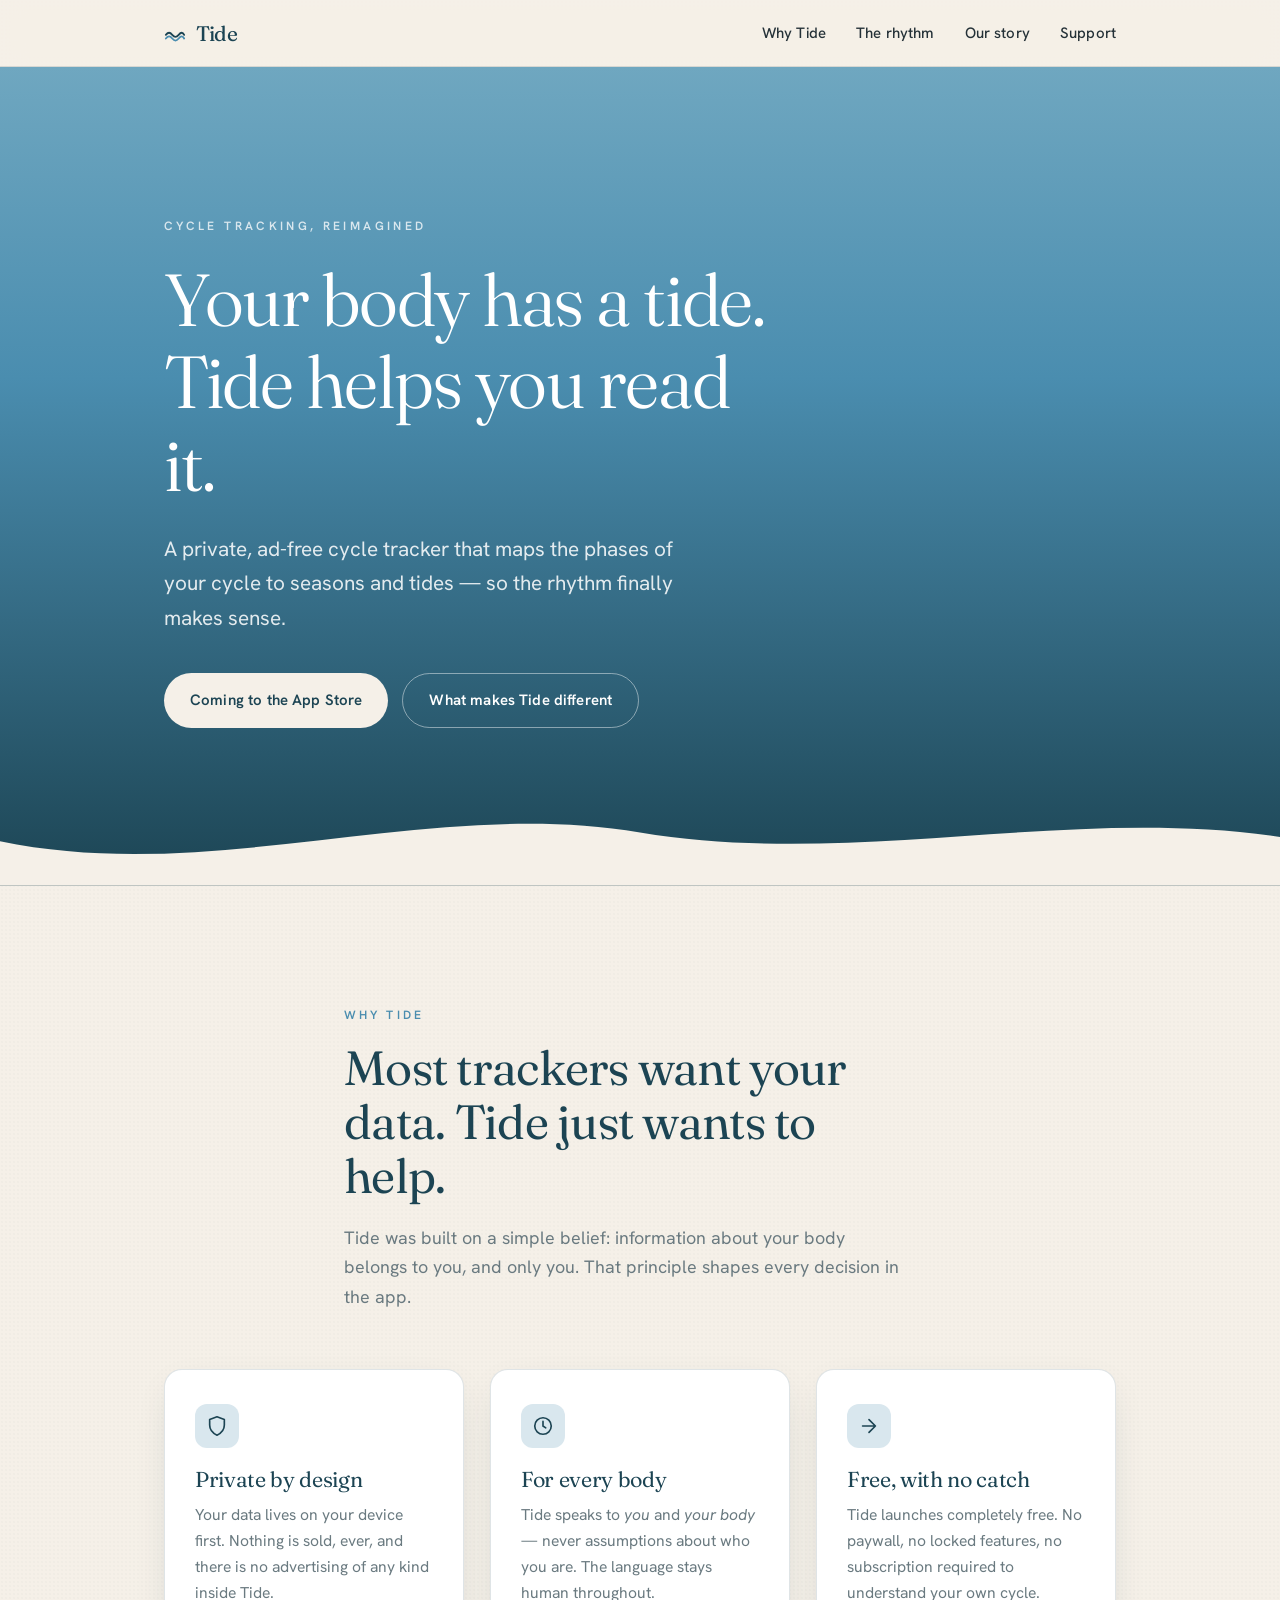
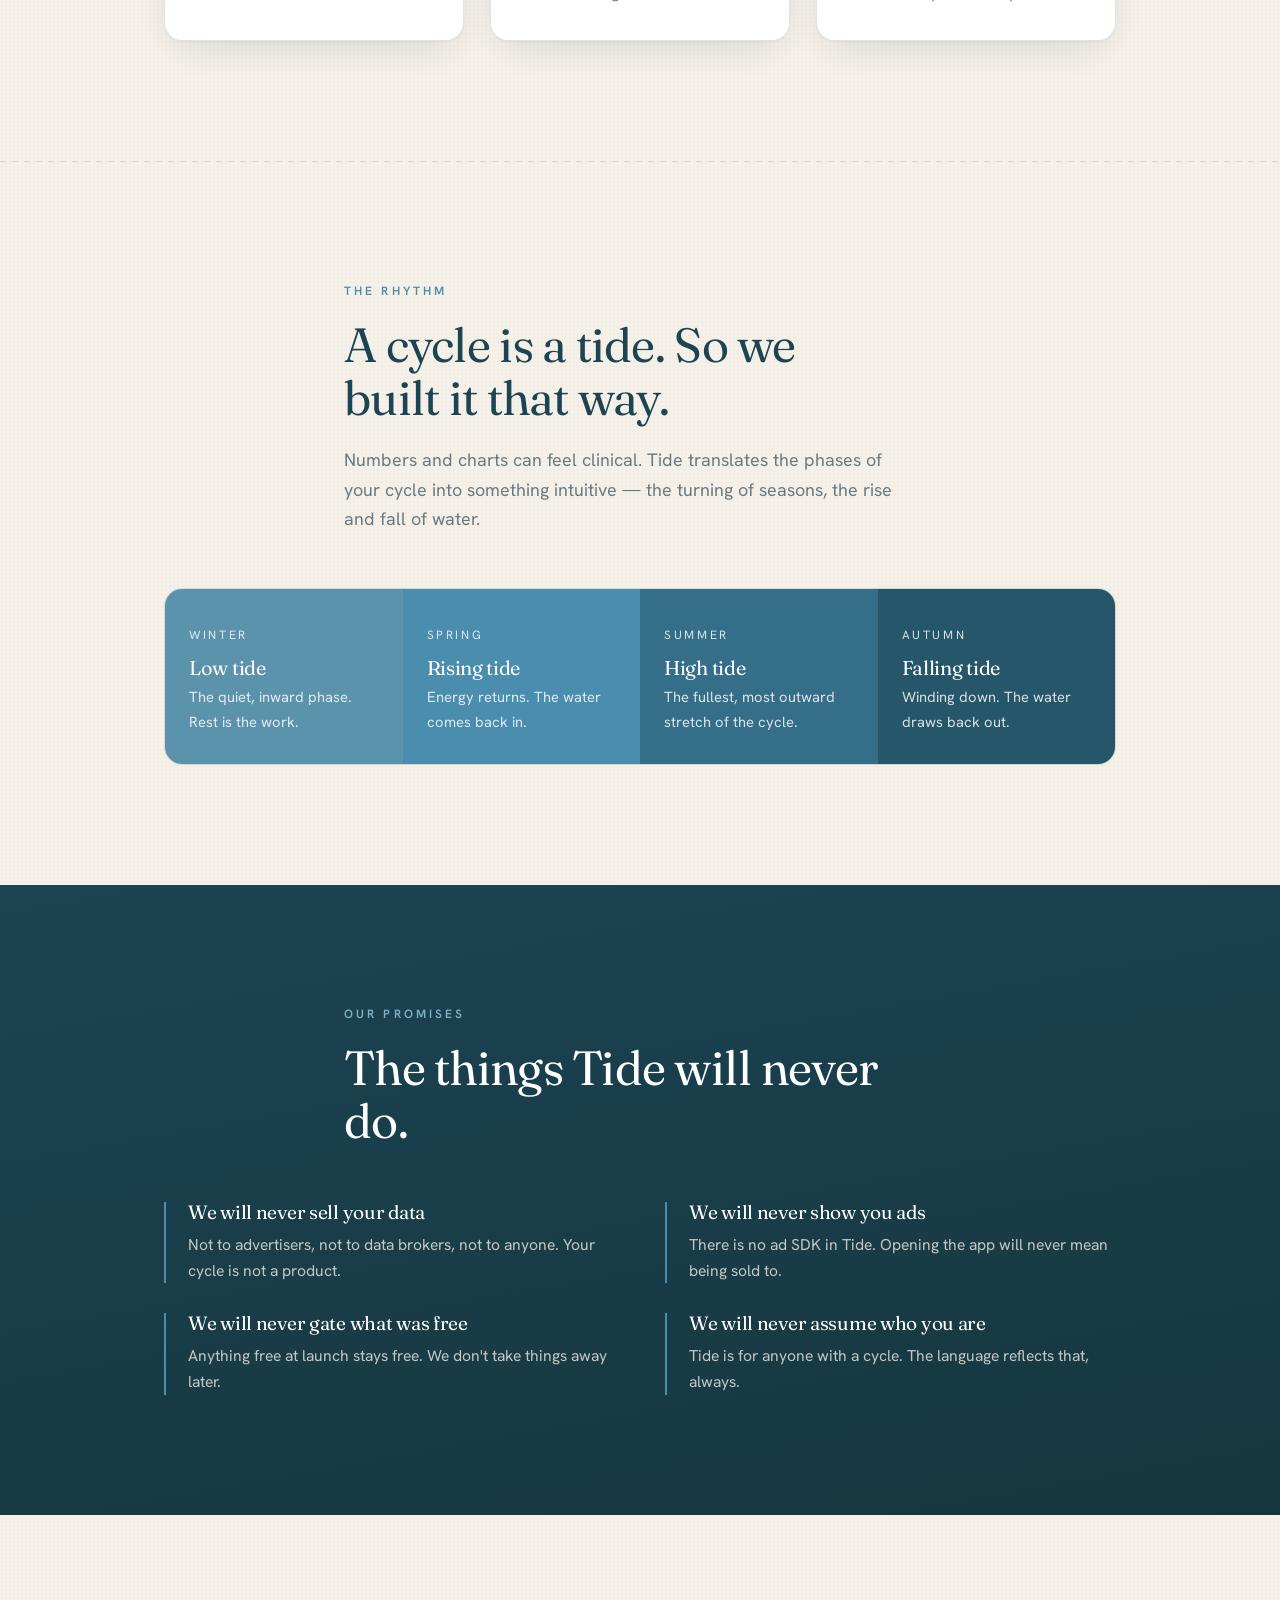
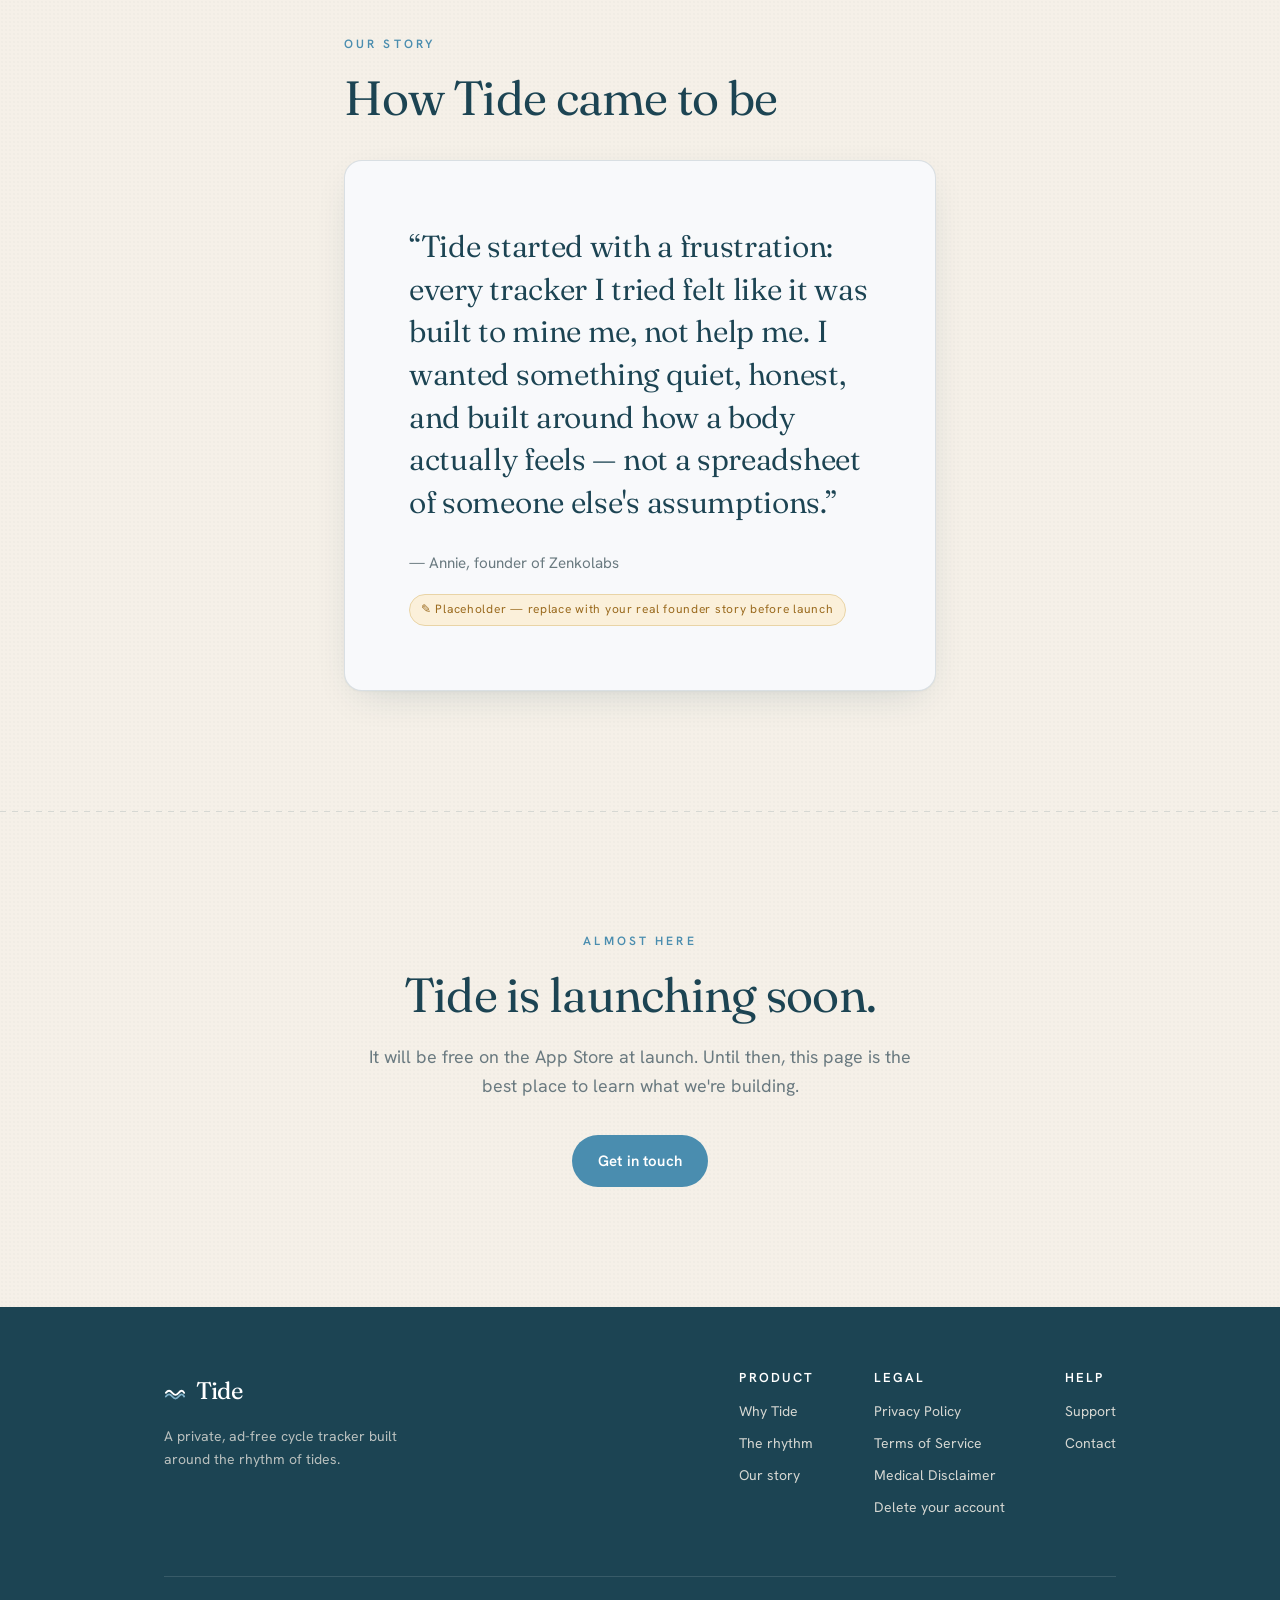
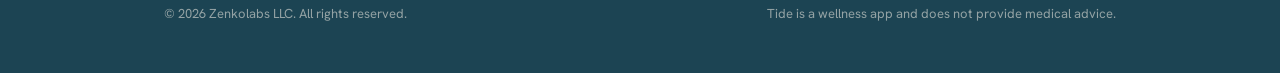
==== index.html @ 2f73afee "Initial commit: static landing page for tide.zenkolabs.com Includes the landing page, legal docs (pr" ====
<!DOCTYPE html>
<html lang="en">
<head>
<meta charset="UTF-8">
<meta name="viewport" content="width=device-width, initial-scale=1">
<title>Tide — a calmer way to know your cycle</title>
<meta name="description" content="Tide is a private, ad-free cycle tracker that maps your body to the rhythm of seasons and tides. No ads. No data selling. Free.">
<meta property="og:title" content="Tide — a calmer way to know your cycle">
<meta property="og:description" content="A private, ad-free cycle tracker built around the rhythm of tides. No ads. No data selling. Free.">
<meta property="og:type" content="website">
<meta name="theme-color" content="#4A8DAF">
<script>document.documentElement.className+=' js';</script>
<link rel="stylesheet" href="assets/styles.css">
</head>
<body>

<nav class="nav">
  <div class="wrap nav-inner">
    <a href="index.html" class="brand" aria-label="Tide home">
      <svg width="22" height="22" viewBox="0 0 24 24" fill="none">
        <path d="M2 14c2.5-3 4.5-3 7 0s4.5 3 7 0 4.5-3 6 0" stroke="#1C4453" stroke-width="2" stroke-linecap="round"/>
        <path d="M2 18c2.5-3 4.5-3 7 0s4.5 3 7 0 4.5-3 6 0" stroke="#4A8DAF" stroke-width="2" stroke-linecap="round"/>
      </svg>
      Tide
    </a>
    <div class="nav-links">
      <a href="#philosophy" class="hide-sm">Why Tide</a>
      <a href="#rhythm" class="hide-sm">The rhythm</a>
      <a href="#story" class="hide-sm">Our story</a>
      <a href="support.html">Support</a>
    </div>
  </div>
</nav>

<header class="hero">
  <div class="drift" aria-hidden="true">
    <span style="left:8%;  width:14px; height:14px; animation-duration:19s;"></span>
    <span style="left:22%; width:8px;  height:8px;  animation-duration:24s; animation-delay:3s;"></span>
    <span style="left:46%; width:18px; height:18px; animation-duration:22s; animation-delay:1s;"></span>
    <span style="left:68%; width:10px; height:10px; animation-duration:27s; animation-delay:5s;"></span>
    <span style="left:84%; width:13px; height:13px; animation-duration:21s; animation-delay:2s;"></span>
  </div>
  <div class="wrap">
    <p class="eyebrow">Cycle tracking, reimagined</p>
    <h1>Your body has a tide. Tide helps you read it.</h1>
    <p class="lede">A private, ad-free cycle tracker that maps the phases of your cycle to seasons and tides — so the rhythm finally makes sense.</p>
    <div class="hero-cta">
      <a href="#notify" class="btn btn-primary">Coming to the App Store</a>
      <a href="#philosophy" class="btn btn-ghost">What makes Tide different</a>
    </div>
  </div>
  <svg class="hero-wave" viewBox="0 0 1440 110" preserveAspectRatio="none" aria-hidden="true">
    <path d="M0,60 C240,110 480,10 720,50 C960,90 1200,20 1440,55 L1440,110 L0,110 Z"></path>
  </svg>
</header>

<!-- PHILOSOPHY -->
<section id="philosophy">
  <div class="wrap narrow reveal">
    <p class="section-eyebrow">Why Tide</p>
    <h2 class="section-title">Most trackers want your data. Tide just wants to help.</h2>
    <p class="section-lead">Tide was built on a simple belief: information about your body belongs to you, and only you. That principle shapes every decision in the app.</p>
  </div>
  <div class="wrap">
    <div class="features">
      <div class="feature reveal">
        <div class="ic">
          <svg width="22" height="22" viewBox="0 0 24 24" fill="none"><path d="M12 2 4 5v6c0 5 3.5 9 8 11 4.5-2 8-6 8-11V5l-8-3Z" stroke="currentColor" stroke-width="1.8" stroke-linejoin="round"/></svg>
        </div>
        <h3>Private by design</h3>
        <p>Your data lives on your device first. Nothing is sold, ever, and there is no advertising of any kind inside Tide.</p>
      </div>
      <div class="feature reveal">
        <div class="ic">
          <svg width="22" height="22" viewBox="0 0 24 24" fill="none"><circle cx="12" cy="12" r="9" stroke="currentColor" stroke-width="1.8"/><path d="M12 7v5l3 2" stroke="currentColor" stroke-width="1.8" stroke-linecap="round"/></svg>
        </div>
        <h3>For every body</h3>
        <p>Tide speaks to <em>you</em> and <em>your body</em> — never assumptions about who you are. The language stays human throughout.</p>
      </div>
      <div class="feature reveal">
        <div class="ic">
          <svg width="22" height="22" viewBox="0 0 24 24" fill="none"><path d="M5 12h14M12 5l7 7-7 7" stroke="currentColor" stroke-width="1.8" stroke-linecap="round" stroke-linejoin="round"/></svg>
        </div>
        <h3>Free, with no catch</h3>
        <p>Tide launches completely free. No paywall, no locked features, no subscription required to understand your own cycle.</p>
      </div>
    </div>
  </div>
</section>

<hr class="tideline">

<!-- RHYTHM / PHASE MAPPING -->
<section id="rhythm">
  <div class="wrap narrow reveal">
    <p class="section-eyebrow">The rhythm</p>
    <h2 class="section-title">A cycle is a tide. So we built it that way.</h2>
    <p class="section-lead">Numbers and charts can feel clinical. Tide translates the phases of your cycle into something intuitive — the turning of seasons, the rise and fall of water.</p>
  </div>
  <div class="wrap reveal">
    <div class="phases">
      <div class="phase">
        <span>Winter</span>
        <h4>Low tide</h4>
        <p>The quiet, inward phase. Rest is the work.</p>
      </div>
      <div class="phase">
        <span>Spring</span>
        <h4>Rising tide</h4>
        <p>Energy returns. The water comes back in.</p>
      </div>
      <div class="phase">
        <span>Summer</span>
        <h4>High tide</h4>
        <p>The fullest, most outward stretch of the cycle.</p>
      </div>
      <div class="phase">
        <span>Autumn</span>
        <h4>Falling tide</h4>
        <p>Winding down. The water draws back out.</p>
      </div>
    </div>
  </div>
</section>

<!-- ETHOS BAND -->
<section class="band">
  <div class="wrap narrow reveal">
    <p class="section-eyebrow">Our promises</p>
    <h2 class="section-title">The things Tide will never do.</h2>
  </div>
  <div class="wrap">
    <div class="pledge">
      <div class="item reveal"><h3>We will never sell your data</h3><p>Not to advertisers, not to data brokers, not to anyone. Your cycle is not a product.</p></div>
      <div class="item reveal"><h3>We will never show you ads</h3><p>There is no ad SDK in Tide. Opening the app will never mean being sold to.</p></div>
      <div class="item reveal"><h3>We will never gate what was free</h3><p>Anything free at launch stays free. We don't take things away later.</p></div>
      <div class="item reveal"><h3>We will never assume who you are</h3><p>Tide is for anyone with a cycle. The language reflects that, always.</p></div>
    </div>
  </div>
</section>

<!-- FOUNDER STORY -->
<section id="story">
  <div class="wrap narrow">
    <p class="section-eyebrow reveal">Our story</p>
    <h2 class="section-title reveal" style="margin-bottom:36px;">How Tide came to be</h2>
    <div class="founder reveal">
      <p class="quote">&ldquo;Tide started with a frustration: every tracker I tried felt like it was built to mine me, not help me. I wanted something quiet, honest, and built around how a body actually feels — not a spreadsheet of someone else's assumptions.&rdquo;</p>
      <p class="sig">— Annie, founder of Zenkolabs</p>
      <span class="draft-flag">✎ Placeholder — replace with your real founder story before launch</span>
    </div>
  </div>
</section>

<hr class="tideline">

<!-- NOTIFY / CTA -->
<section id="notify">
  <div class="wrap narrow reveal" style="text-align:center;">
    <p class="section-eyebrow" style="text-align:center;">Almost here</p>
    <h2 class="section-title" style="max-width:none; margin:0 auto;">Tide is launching soon.</h2>
    <p class="section-lead" style="margin:20px auto 34px;">It will be free on the App Store at launch. Until then, this page is the best place to learn what we're building.</p>
    <a href="support.html" class="btn btn-primary" style="background:var(--tide); color:#fff;">Get in touch</a>
  </div>
</section>

<footer class="footer">
  <div class="wrap">
    <div class="footer-top">
      <div>
        <a href="index.html" class="brand" style="font-size:24px;">
          <svg width="22" height="22" viewBox="0 0 24 24" fill="none">
            <path d="M2 14c2.5-3 4.5-3 7 0s4.5 3 7 0 4.5-3 6 0" stroke="#fff" stroke-width="2" stroke-linecap="round"/>
            <path d="M2 18c2.5-3 4.5-3 7 0s4.5 3 7 0 4.5-3 6 0" stroke="#7FB1C9" stroke-width="2" stroke-linecap="round"/>
          </svg>
          Tide
        </a>
        <p style="margin-top:14px; max-width:34ch;">A private, ad-free cycle tracker built around the rhythm of tides.</p>
      </div>
      <div class="footer-cols">
        <div>
          <h4>Product</h4>
          <ul>
            <li><a href="index.html#philosophy">Why Tide</a></li>
            <li><a href="index.html#rhythm">The rhythm</a></li>
            <li><a href="index.html#story">Our story</a></li>
          </ul>
        </div>
        <div>
          <h4>Legal</h4>
          <ul>
            <li><a href="privacy.html">Privacy Policy</a></li>
            <li><a href="terms.html">Terms of Service</a></li>
            <li><a href="medical-disclaimer.html">Medical Disclaimer</a></li>
            <li><a href="delete-account.html">Delete your account</a></li>
          </ul>
        </div>
        <div>
          <h4>Help</h4>
          <ul>
            <li><a href="support.html">Support</a></li>
            <li><a href="support.html#contact">Contact</a></li>
          </ul>
        </div>
      </div>
    </div>
    <div class="footer-bottom">
      <span>© <span id="yr"></span> Zenkolabs LLC. All rights reserved.</span>
      <span>Tide is a wellness app and does not provide medical advice.</span>
    </div>
  </div>
</footer>

<script>
  document.getElementById('yr').textContent = new Date().getFullYear();
  const els = document.querySelectorAll('.reveal');
  const io = new IntersectionObserver((es)=>{
    es.forEach(e=>{ if(e.isIntersecting){ e.target.classList.add('in'); io.unobserve(e.target);} });
  }, { threshold: 0.12 });
  els.forEach(el=>io.observe(el));
  // failsafe: never leave content hidden if the observer doesn't fire
  window.addEventListener('load', ()=> setTimeout(()=>{
    els.forEach(el=>{ if(!el.classList.contains('in')){
      const r = el.getBoundingClientRect();
      if (r.top < window.innerHeight) el.classList.add('in');
    }});
  }, 600));
</script>
</body>
</html>
---- assets/styles.css ----
/* ============================================================
   Tide — shared design system
   Coastal / tidal language. Calm, trustworthy, editorial.
   ============================================================ */

@import url('https://fonts.googleapis.com/css2?family=Fraunces:ital,opsz,wght@0,9..144,300..600;1,9..144,300..500&family=Hanken+Grotesk:wght@400;500;600&display=swap');

:root {
  /* Tidal palette — built around the splash blue-teal (#4A8DAF) */
  --deep:        #1C4453;   /* deep water — dark sections, headings */
  --deep-2:      #16363f;   /* deeper trough */
  --tide:        #4A8DAF;   /* primary — the splash color */
  --tide-light:  #7FB1C9;   /* shallow water */
  --tide-pale:   #D9E7EE;   /* foam line */
  --foam:        #F8F9FB;   /* frosted overlay color */
  --parchment:   #F5F0E8;   /* warm interior */
  --sand:        #EBE1CF;   /* tideline sand */
  --ink:         #243137;   /* body text */
  --muted:       #6A7A80;   /* secondary text */
  --line:        rgba(28,68,83,0.14);

  --maxw: 1080px;
  --gut: clamp(20px, 5vw, 64px);

  --serif: 'Fraunces', Georgia, 'Times New Roman', serif;
  --sans: 'Hanken Grotesk', -apple-system, BlinkMacSystemFont, sans-serif;

  --r: 18px;
  --shadow: 0 1px 2px rgba(28,68,83,0.04), 0 12px 40px -16px rgba(28,68,83,0.22);
}

* { margin: 0; padding: 0; box-sizing: border-box; }

html { scroll-behavior: smooth; -webkit-text-size-adjust: 100%; }

body {
  font-family: var(--sans);
  color: var(--ink);
  background: var(--parchment);
  line-height: 1.65;
  font-size: 17px;
  -webkit-font-smoothing: antialiased;
  text-rendering: optimizeLegibility;
  /* faint grain for warmth */
  background-image:
    radial-gradient(rgba(28,68,83,0.02) 1px, transparent 1px);
  background-size: 4px 4px;
}

::selection { background: var(--tide); color: #fff; }

h1, h2, h3, h4 {
  font-family: var(--serif);
  font-weight: 380;
  line-height: 1.12;
  letter-spacing: -0.015em;
  color: var(--deep);
}

a { color: var(--tide); text-decoration: none; }
a:hover { text-decoration: underline; text-underline-offset: 3px; }

.wrap { max-width: var(--maxw); margin: 0 auto; padding-left: var(--gut); padding-right: var(--gut); }
.narrow { max-width: 720px; }

/* ---------- tideline divider ---------- */
.tideline {
  height: 1px;
  border: 0;
  background: repeating-linear-gradient(90deg,
    var(--line) 0 6px, transparent 6px 12px);
  margin: 0;
}

/* ---------- top nav ---------- */
.nav {
  position: sticky; top: 0; z-index: 50;
  backdrop-filter: saturate(140%) blur(12px);
  -webkit-backdrop-filter: saturate(140%) blur(12px);
  background: rgba(245,240,232,0.78);
  border-bottom: 1px solid var(--line);
}
.nav-inner {
  display: flex; align-items: center; justify-content: space-between;
  height: 66px;
}
.brand {
  display: flex; align-items: center; gap: 10px;
  font-family: var(--serif); font-size: 21px; color: var(--deep);
  letter-spacing: -0.02em; font-weight: 420;
}
.brand:hover { text-decoration: none; }
.brand svg { display: block; }
.nav-links { display: flex; gap: 30px; align-items: center; }
.nav-links a {
  color: var(--ink); font-size: 15px; font-weight: 500;
  letter-spacing: 0.01em;
}
.nav-links a:hover { color: var(--tide); text-decoration: none; }
@media (max-width: 680px) {
  .nav-links { gap: 18px; }
  .nav-links a.hide-sm { display: none; }
}

/* ---------- hero ---------- */
.hero {
  position: relative; overflow: hidden;
  background:
    linear-gradient(180deg, #6FA7C0 0%, var(--tide) 38%, var(--deep) 100%);
  color: #fff;
  padding: clamp(80px, 14vw, 150px) 0 0;
}
.hero h1 {
  color: #fff;
  font-size: clamp(2.6rem, 6.4vw, 4.6rem);
  font-weight: 340;
  max-width: 14ch;
  letter-spacing: -0.02em;
}
.hero .eyebrow {
  text-transform: uppercase; letter-spacing: 0.28em;
  font-size: 12px; font-weight: 600;
  color: var(--tide-pale); margin-bottom: 22px;
}
.hero p.lede {
  font-size: clamp(1.05rem, 2.2vw, 1.3rem);
  color: rgba(255,255,255,0.86);
  max-width: 46ch; margin: 26px 0 0;
  font-weight: 400;
}
.hero-cta { display: flex; gap: 14px; flex-wrap: wrap; margin-top: 38px; }

.btn {
  display: inline-flex; align-items: center; gap: 9px;
  padding: 14px 26px; border-radius: 999px;
  font-family: var(--sans); font-weight: 600; font-size: 15px;
  letter-spacing: 0.01em; cursor: pointer; border: 0;
  transition: transform .18s ease, box-shadow .18s ease, background .18s ease;
}
.btn:hover { text-decoration: none; transform: translateY(-2px); }
.btn-primary { background: var(--parchment); color: var(--deep); }
.btn-primary:hover { box-shadow: 0 14px 30px -12px rgba(0,0,0,0.45); }
.btn-ghost { background: transparent; color: #fff; border: 1px solid rgba(255,255,255,0.45); }
.btn-ghost:hover { background: rgba(255,255,255,0.10); }

/* hero wave */
.hero-wave { display: block; width: 100%; height: auto; margin-top: 60px; }
.hero-wave path { fill: var(--parchment); }

/* gentle drifting bubbles */
.drift { position: absolute; inset: 0; pointer-events: none; opacity: .5; }
.drift span {
  position: absolute; bottom: -40px; border-radius: 50%;
  background: rgba(255,255,255,0.16);
  animation: rise linear infinite;
}
@keyframes rise {
  to { transform: translateY(-115vh) translateX(24px); opacity: 0; }
}
@media (prefers-reduced-motion: reduce) {
  .drift { display: none; }
  html { scroll-behavior: auto; }
}

/* ---------- sections ---------- */
section { padding: clamp(64px, 11vw, 120px) 0; }
.section-eyebrow {
  text-transform: uppercase; letter-spacing: 0.26em;
  font-size: 12px; font-weight: 600; color: var(--tide);
  margin-bottom: 16px;
}
.section-title { font-size: clamp(1.9rem, 4.6vw, 3rem); max-width: 18ch; }
.section-lead { color: var(--muted); font-size: 1.12rem; max-width: 56ch; margin-top: 20px; }

/* feature grid */
.features {
  display: grid; grid-template-columns: repeat(3, 1fr);
  gap: 26px; margin-top: 58px;
}
@media (max-width: 860px) { .features { grid-template-columns: 1fr; } }
.feature {
  background: #fff; border: 1px solid var(--line);
  border-radius: var(--r); padding: 34px 30px;
  box-shadow: var(--shadow);
}
.feature .ic {
  width: 44px; height: 44px; border-radius: 12px;
  display: grid; place-items: center; margin-bottom: 20px;
  background: var(--tide-pale); color: var(--deep);
}
.feature h3 { font-size: 1.35rem; margin-bottom: 10px; }
.feature p { color: var(--muted); font-size: 0.98rem; }

/* dark "ethos" band */
.band {
  background: linear-gradient(170deg, var(--deep) 0%, var(--deep-2) 100%);
  color: var(--parchment);
}
.band .section-title, .band h2, .band h3 { color: #fff; }
.band .section-eyebrow { color: var(--tide-light); }
.band p { color: rgba(245,240,232,0.78); }
.pledge { display: grid; grid-template-columns: repeat(2,1fr); gap: 30px 50px; margin-top: 54px; }
@media (max-width: 760px){ .pledge { grid-template-columns: 1fr; } }
.pledge .item { padding-left: 22px; border-left: 2px solid var(--tide); }
.pledge .item h3 { font-size: 1.2rem; margin-bottom: 8px; }
.pledge .item p { font-size: 0.98rem; }

/* phase → season strip */
.phases { display:grid; grid-template-columns: repeat(4,1fr); gap:0; margin-top:54px; border-radius: var(--r); overflow:hidden; border:1px solid var(--line); }
@media (max-width:760px){ .phases{ grid-template-columns:1fr 1fr; } }
.phase { padding:30px 24px; color:#fff; }
.phase:nth-child(1){ background:#5C93AC; }
.phase:nth-child(2){ background:#4A8DAF; }
.phase:nth-child(3){ background:#356E89; }
.phase:nth-child(4){ background:#26566A; }
.phase span { font-size:12px; letter-spacing:0.22em; text-transform:uppercase; opacity:.8; }
.phase h4 { color:#fff; font-size:1.25rem; margin:10px 0 6px; }
.phase p { font-size:0.92rem; color:rgba(255,255,255,0.82); }

/* founder note */
.founder { background: var(--foam); border:1px solid var(--line); border-radius: var(--r); padding: clamp(36px, 6vw, 64px); box-shadow: var(--shadow); }
.founder .quote { font-family: var(--serif); font-size: clamp(1.3rem,3vw,1.9rem); font-weight:360; color: var(--deep); line-height:1.4; letter-spacing:-0.01em; }
.founder .sig { margin-top: 28px; color: var(--muted); font-size:0.95rem; }
.draft-flag { display:inline-block; margin-top:18px; font-size:12px; letter-spacing:0.06em; color:#9A6A1E; background:#FBF0DA; border:1px solid #E9D4A6; padding:5px 11px; border-radius:999px; }

/* ---------- legal / content pages ---------- */
.doc { padding: clamp(48px, 8vw, 88px) 0 90px; }
.doc h1 { font-size: clamp(2rem, 5vw, 3rem); margin-bottom: 10px; }
.doc .meta { color: var(--muted); font-size: 14px; margin-bottom: 14px; }
.doc h2 { font-size: 1.35rem; margin: 44px 0 12px; }
.doc h3 { font-size: 1.08rem; margin: 26px 0 8px; font-family: var(--sans); font-weight:600; color: var(--ink); }
.doc p, .doc li { color: var(--ink); font-size: 1rem; }
.doc p { margin: 12px 0; }
.doc ul, .doc ol { margin: 12px 0 12px 22px; }
.doc li { margin: 7px 0; }
.doc strong { color: var(--deep); font-weight: 600; }
.callout {
  background: var(--foam); border: 1px solid var(--line);
  border-left: 3px solid var(--tide);
  border-radius: 12px; padding: 18px 22px; margin: 24px 0;
  font-size: 0.96rem; color: var(--muted);
}
.contact-card {
  background:#fff; border:1px solid var(--line); border-radius: var(--r);
  padding: 30px; box-shadow: var(--shadow); margin-top: 26px;
}
.contact-card a { font-weight: 600; }

.steps { counter-reset: s; list-style: none; margin-left: 0 !important; }
.steps li {
  counter-increment: s; position: relative;
  padding: 14px 0 14px 52px; border-bottom: 1px solid var(--line);
}
.steps li::before {
  content: counter(s); position: absolute; left: 0; top: 12px;
  width: 32px; height: 32px; border-radius: 50%;
  background: var(--tide-pale); color: var(--deep);
  display: grid; place-items: center; font-weight: 700; font-size: 14px;
  font-family: var(--sans);
}

/* ---------- footer ---------- */
.footer {
  background: var(--deep); color: rgba(245,240,232,0.72);
  padding: 64px 0 48px; font-size: 14px;
}
.footer a { color: rgba(245,240,232,0.86); }
.footer a:hover { color: #fff; }
.footer-top { display: flex; justify-content: space-between; gap: 40px; flex-wrap: wrap; }
.footer .brand { color: #fff; }
.footer-cols { display: flex; gap: 60px; flex-wrap: wrap; }
.footer-cols h4 { color: #fff; font-family: var(--sans); font-size: 13px; text-transform: uppercase; letter-spacing: 0.16em; margin-bottom: 14px; font-weight: 600; }
.footer-cols ul { list-style: none; }
.footer-cols li { margin: 9px 0; }
.footer-bottom {
  margin-top: 48px; padding-top: 26px; border-top: 1px solid rgba(255,255,255,0.12);
  display: flex; justify-content: space-between; gap: 16px; flex-wrap: wrap;
  font-size: 13px; color: rgba(245,240,232,0.55);
}

/* reveal on scroll — only hidden when JS is active AND motion is allowed,
   so no-JS users and reduced-motion users always see content */
.reveal { opacity: 1; transform: none; }
.js .reveal { opacity: 0; transform: translateY(22px); transition: opacity .7s ease, transform .7s ease; }
.js .reveal.in { opacity: 1; transform: none; }
@media (prefers-reduced-motion: reduce) {
  .js .reveal { opacity: 1 !important; transform: none !important; }
}

.back-home { display:inline-flex; align-items:center; gap:7px; color: var(--muted); font-size:14px; font-weight:500; margin-bottom: 30px; }
.back-home:hover { color: var(--tide); text-decoration:none; }
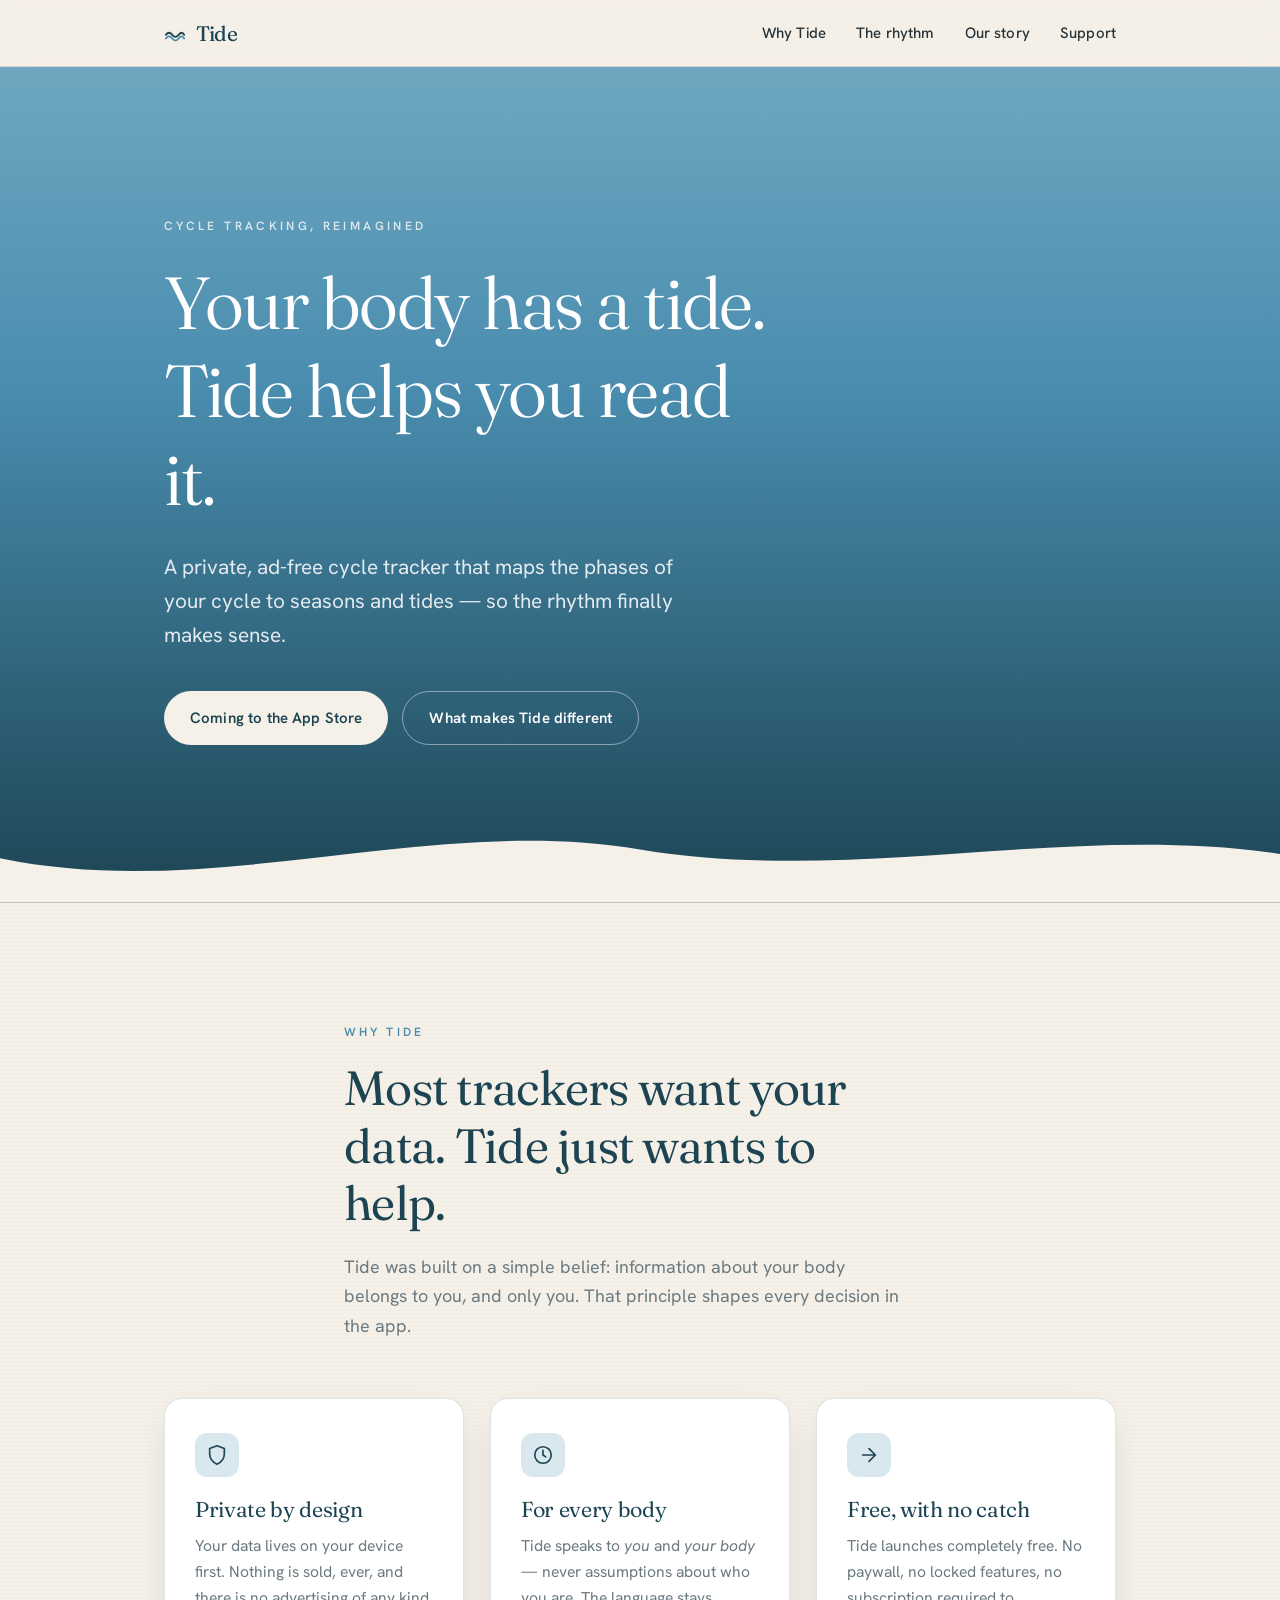
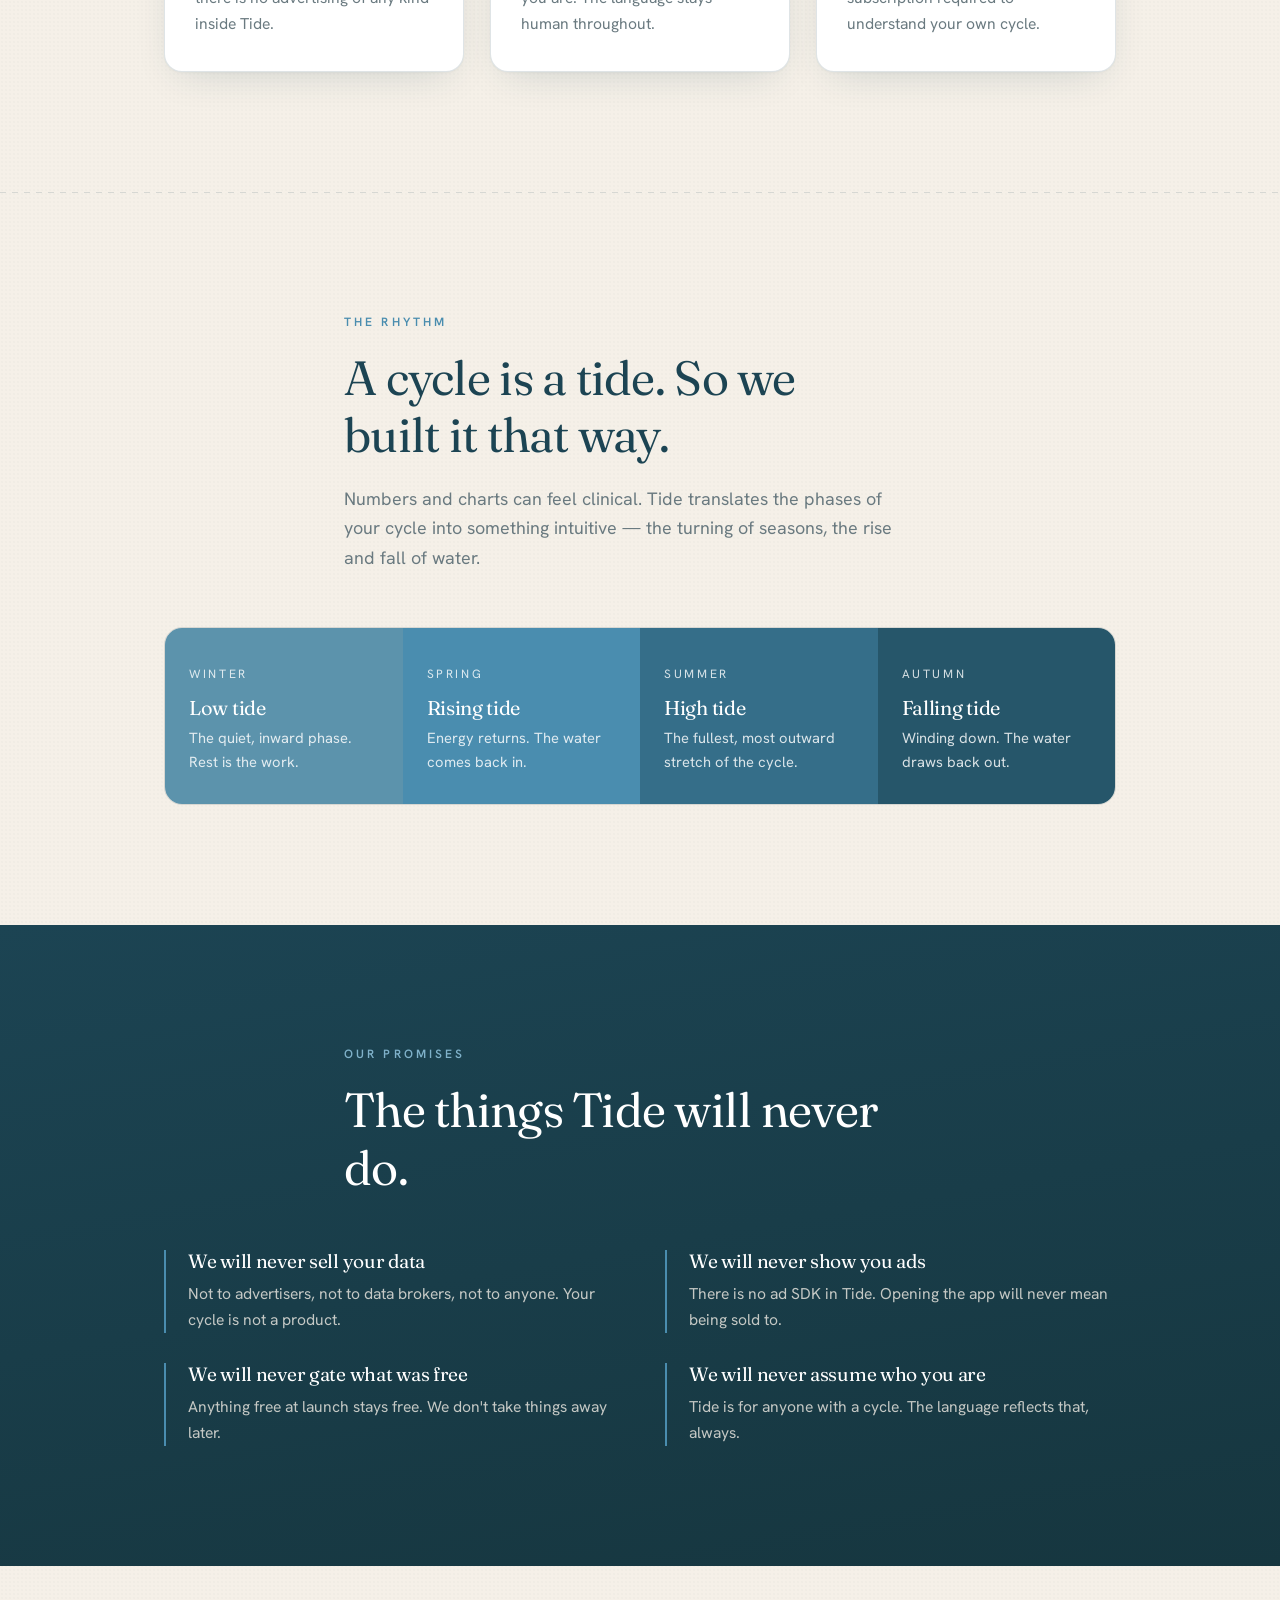
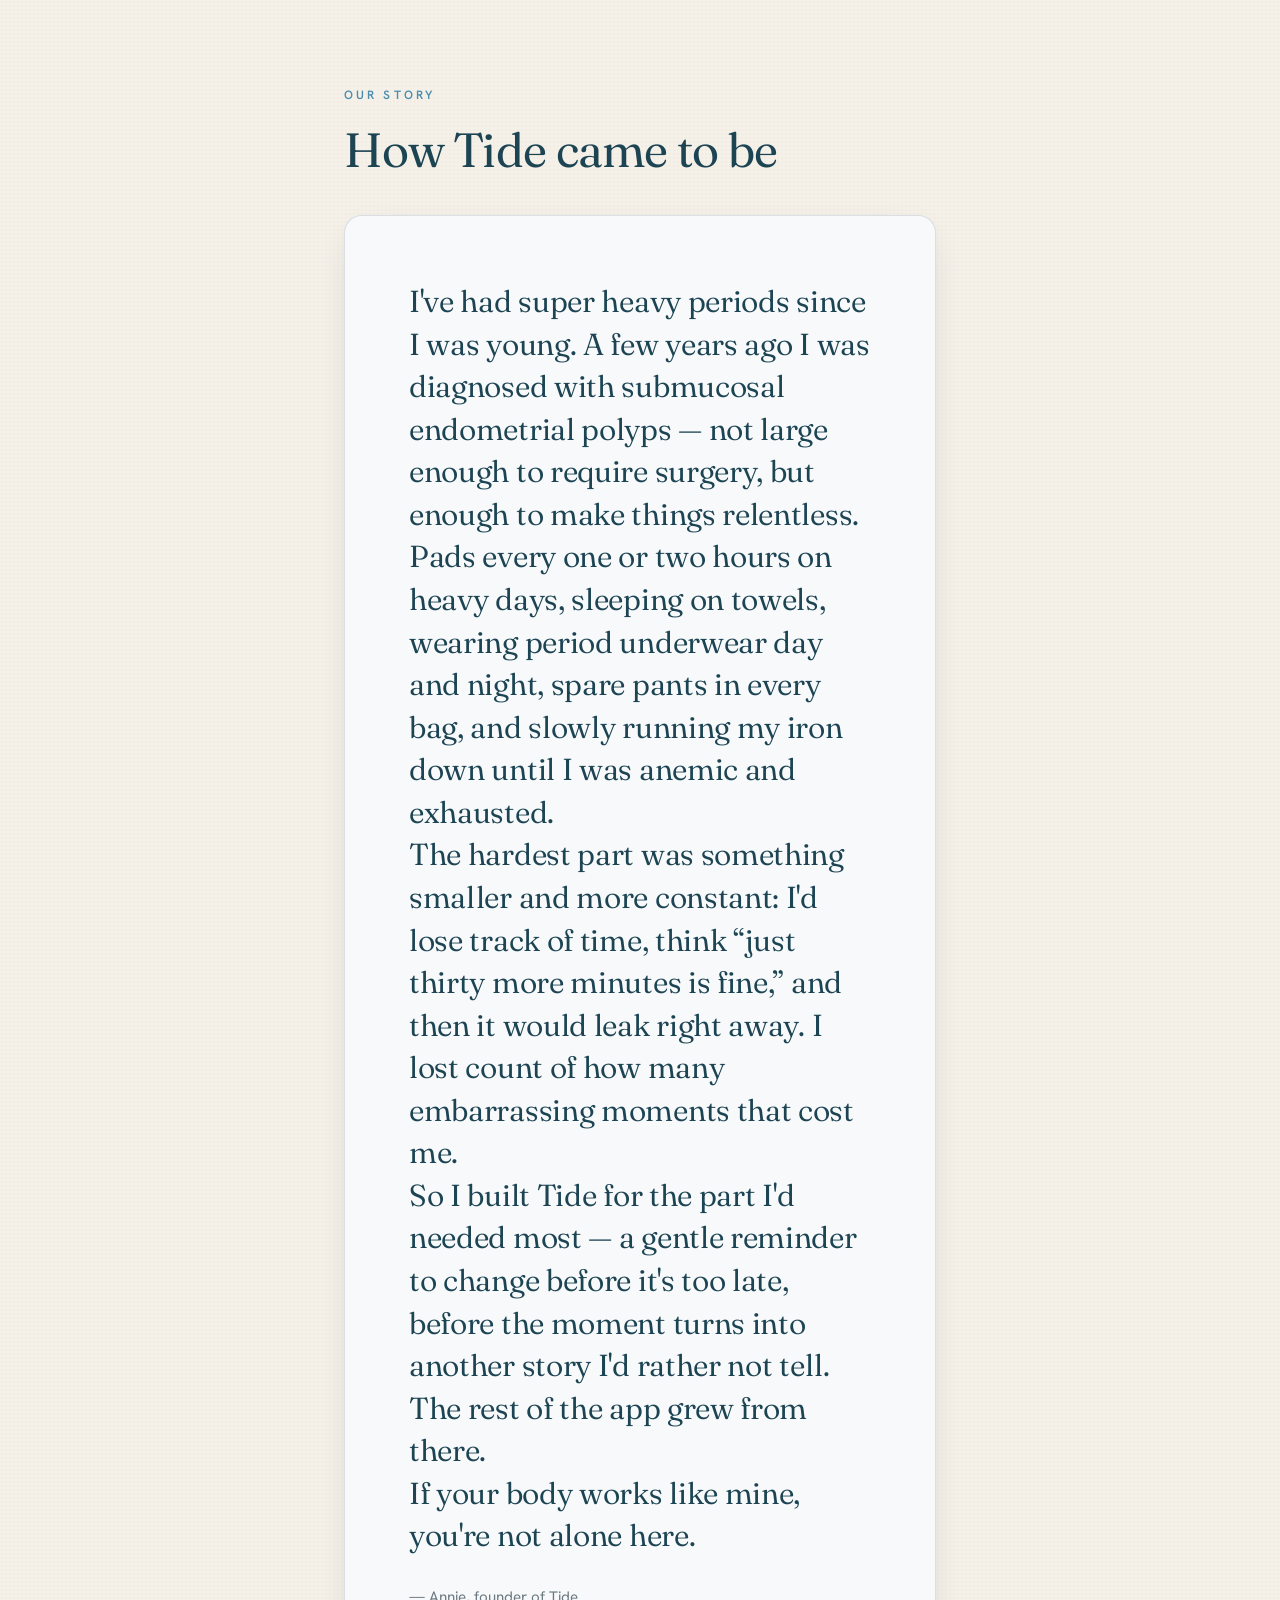
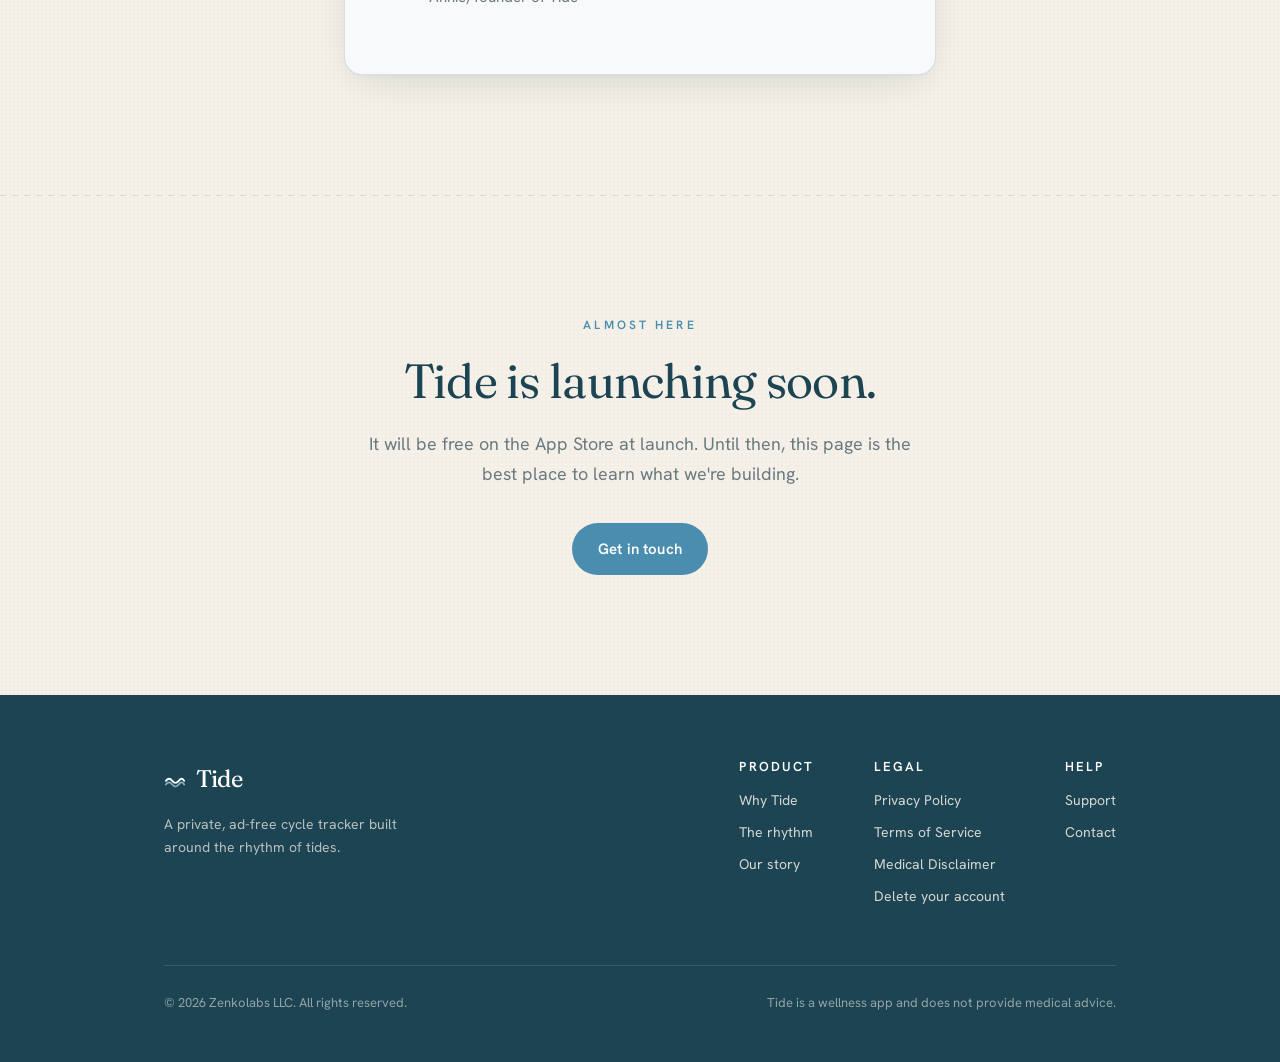
==== commit af666ebc: "Tide v1.0 docs: immediate hard delete, account-security rewrite, real founder story - Privacy Policy" ====
--- a/index.html
+++ b/index.html
@@ -145,9 +145,11 @@
     <p class="section-eyebrow reveal">Our story</p>
     <h2 class="section-title reveal" style="margin-bottom:36px;">How Tide came to be</h2>
     <div class="founder reveal">
-      <p class="quote">&ldquo;Tide started with a frustration: every tracker I tried felt like it was built to mine me, not help me. I wanted something quiet, honest, and built around how a body actually feels — not a spreadsheet of someone else's assumptions.&rdquo;</p>
-      <p class="sig">— Annie, founder of Zenkolabs</p>
-      <span class="draft-flag">✎ Placeholder — replace with your real founder story before launch</span>
+      <p class="quote">I've had super heavy periods since I was young. A few years ago I was diagnosed with submucosal endometrial polyps — not large enough to require surgery, but enough to make things relentless. Pads every one or two hours on heavy days, sleeping on towels, wearing period underwear day and night, spare pants in every bag, and slowly running my iron down until I was anemic and exhausted.</p>
+      <p class="quote">The hardest part was something smaller and more constant: I'd lose track of time, think &ldquo;just thirty more minutes is fine,&rdquo; and then it would leak right away. I lost count of how many embarrassing moments that cost me.</p>
+      <p class="quote">So I built Tide for the part I'd needed most — a gentle reminder to change before it's too late, before the moment turns into another story I'd rather not tell. The rest of the app grew from there.</p>
+      <p class="quote">If your body works like mine, you're not alone here.</p>
+      <p class="sig">— Annie, founder of Tide</p>
     </div>
   </div>
 </section>
--- a/assets/styles.css
+++ b/assets/styles.css
@@ -52,7 +52,7 @@
 h1, h2, h3, h4 {
   font-family: var(--serif);
   font-weight: 380;
-  line-height: 1.12;
+  line-height: 1.2;
   letter-spacing: -0.015em;
   color: var(--deep);
 }
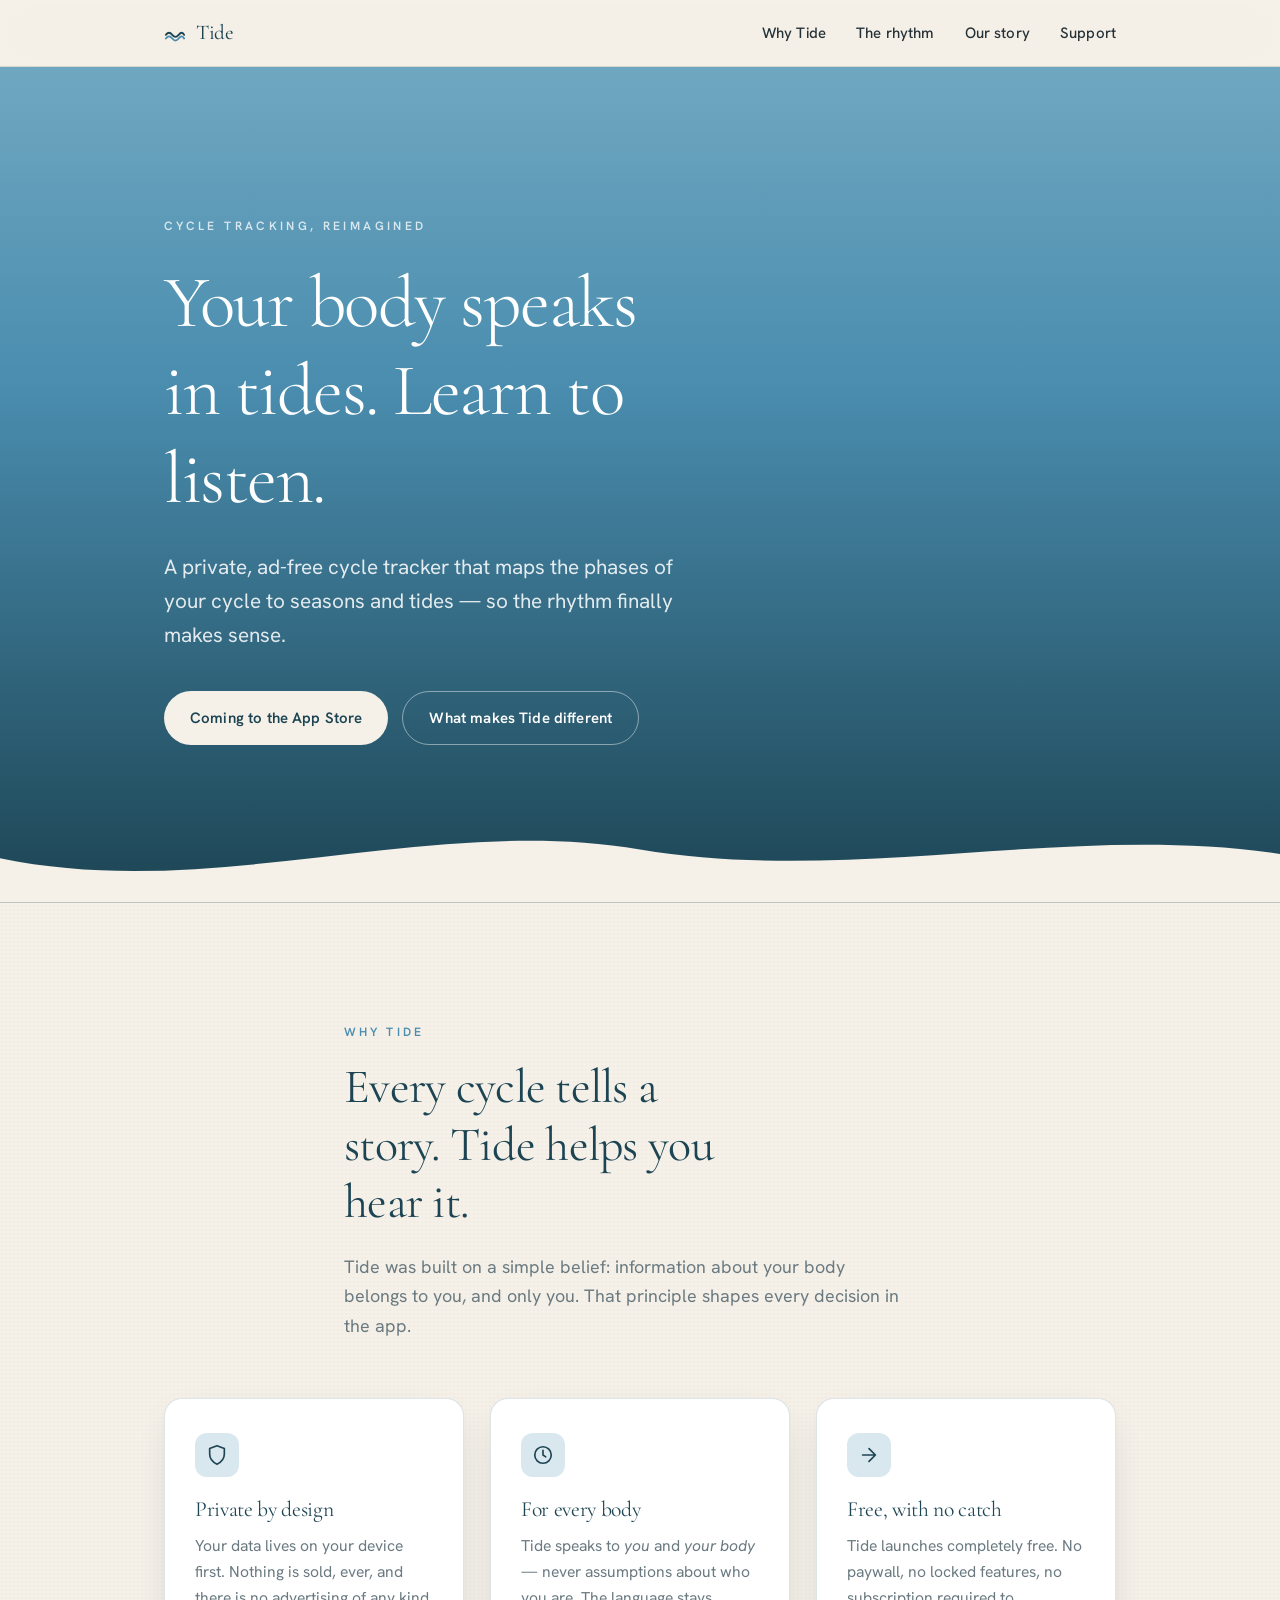
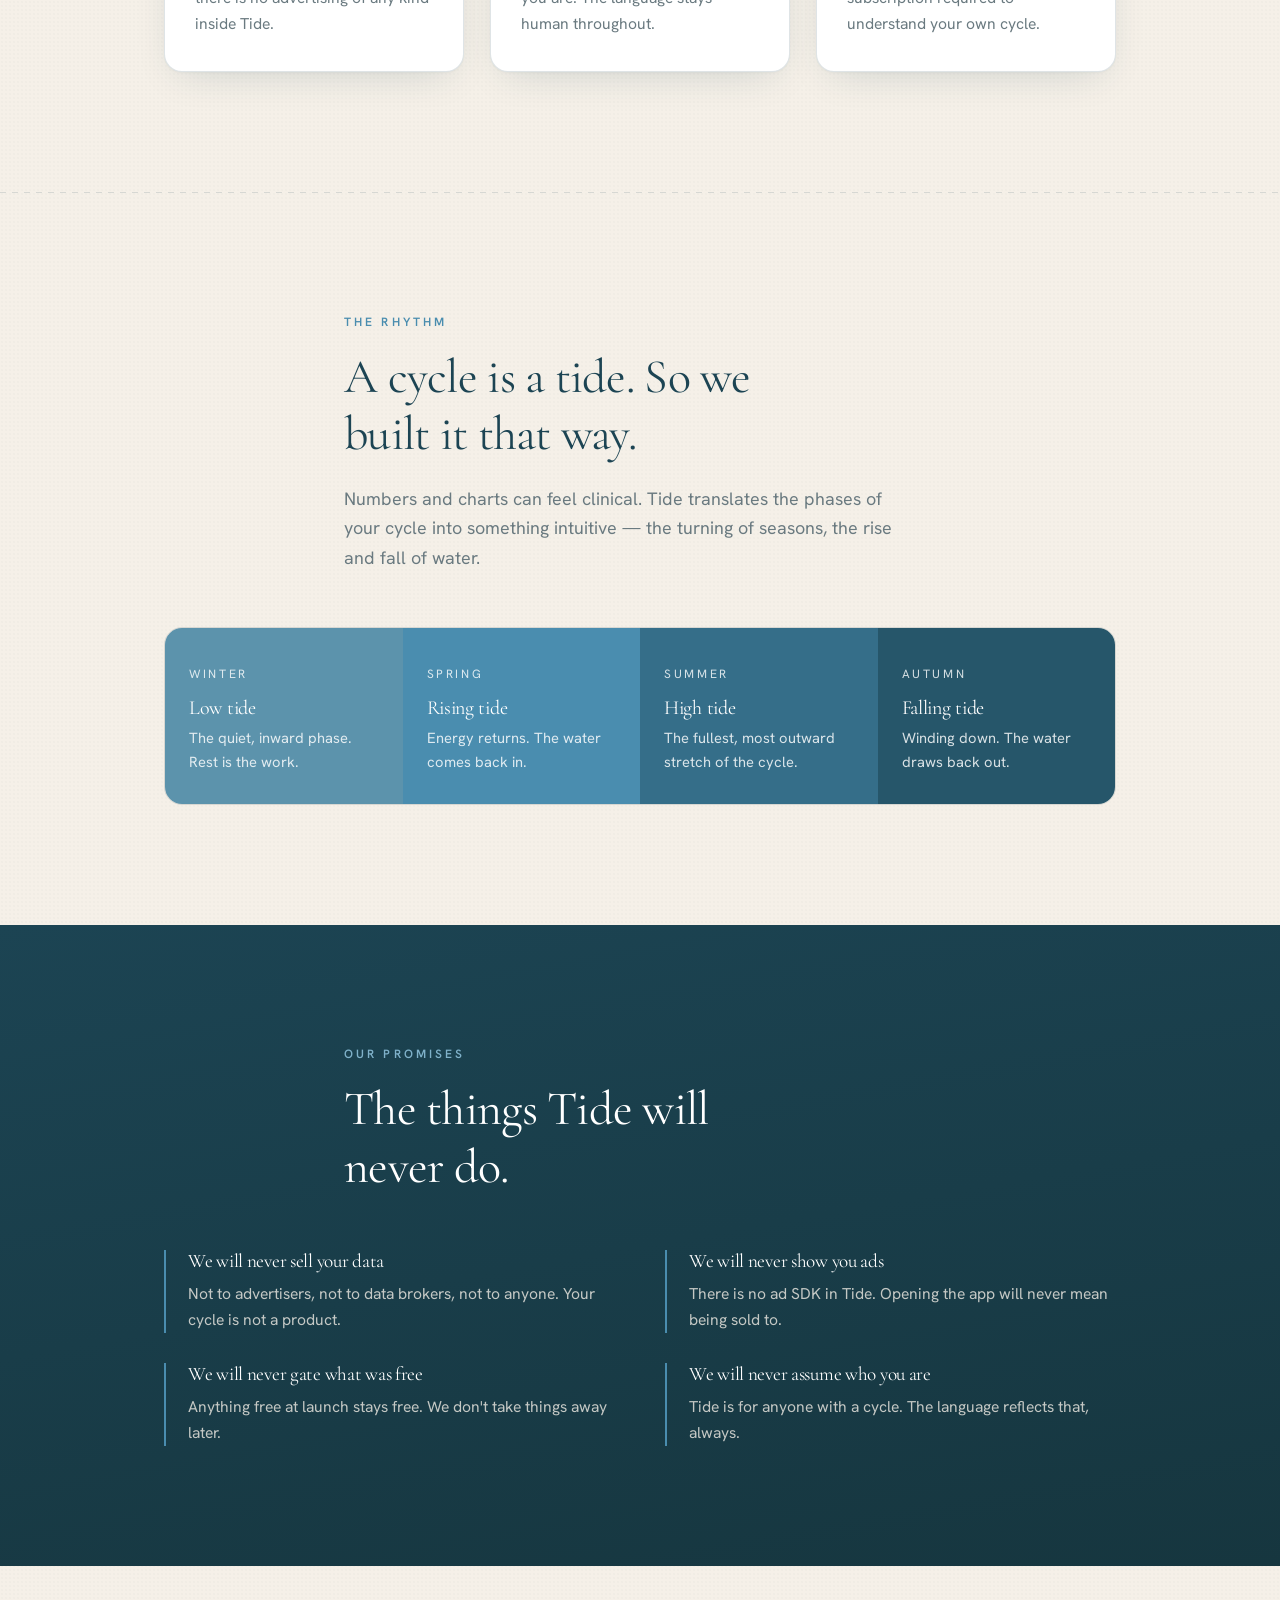
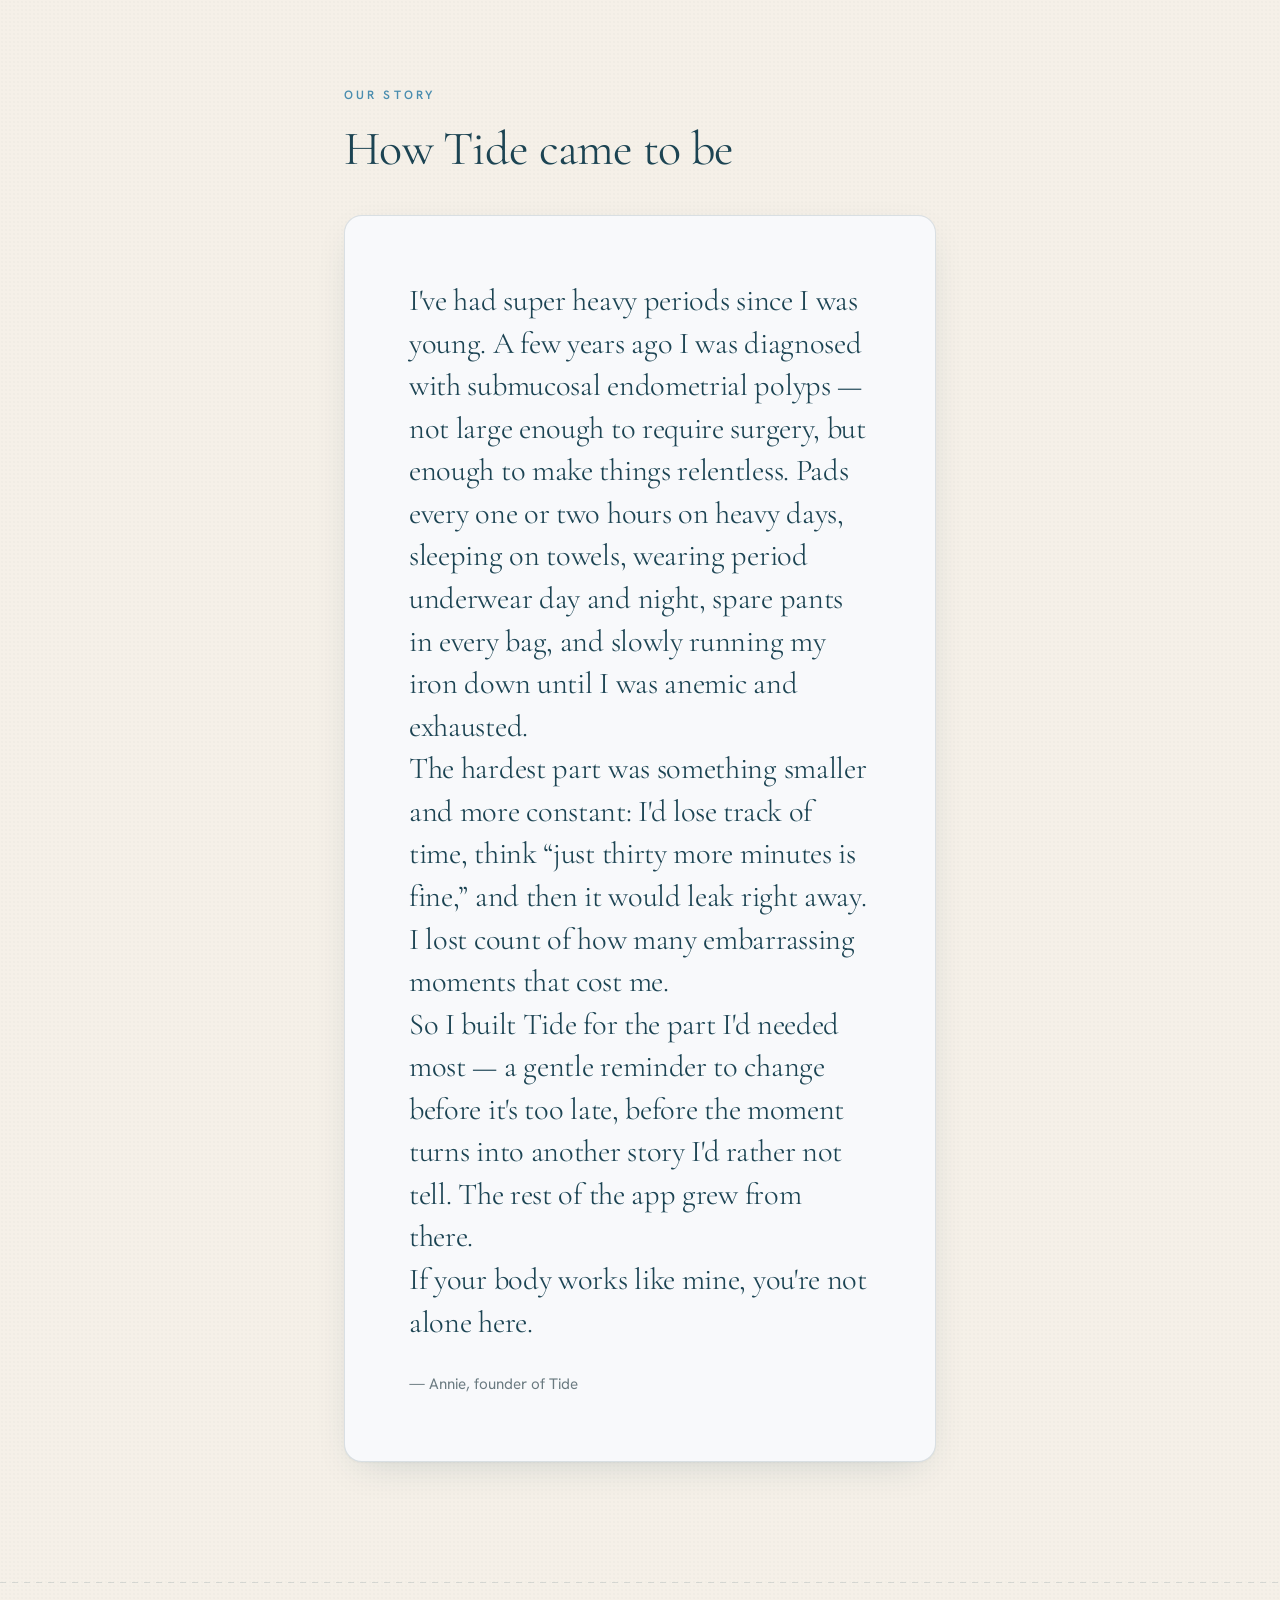
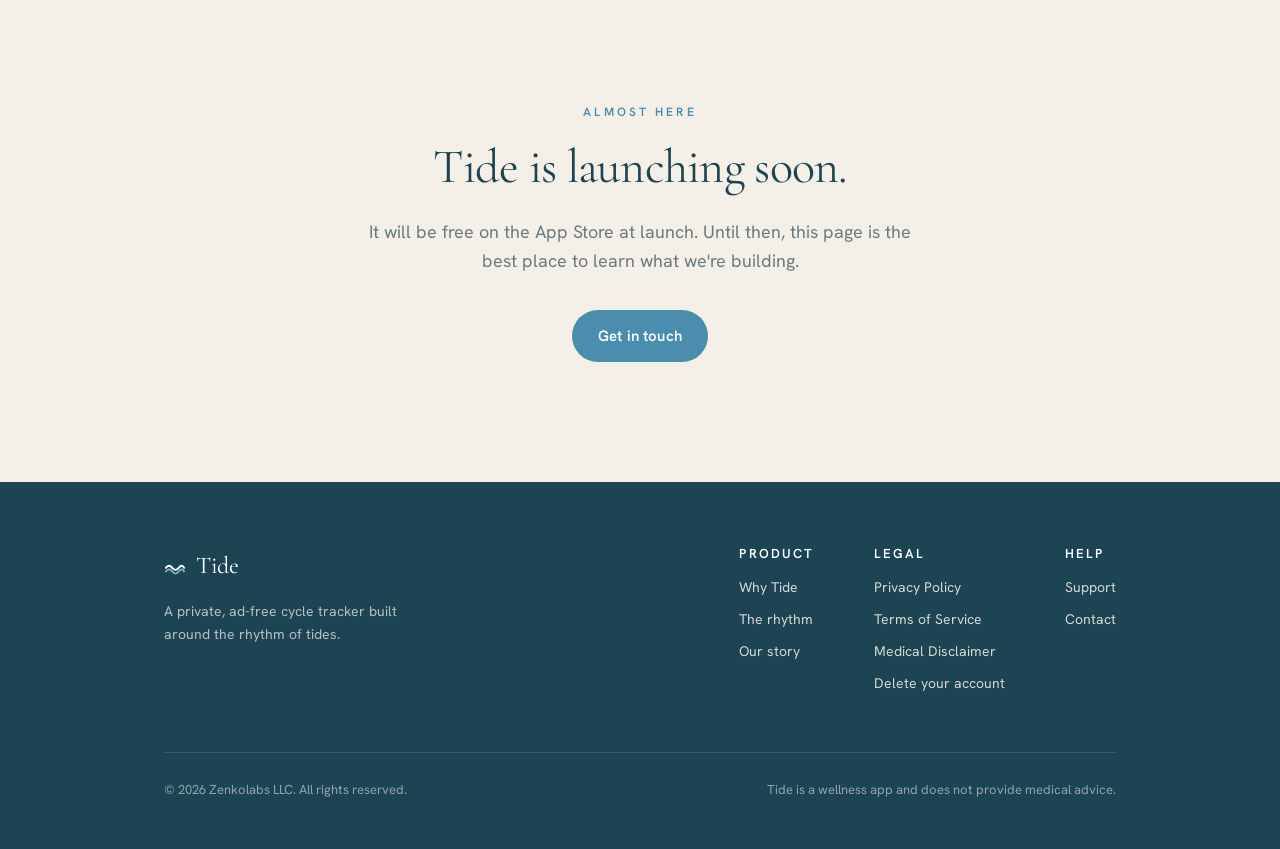
==== commit 9a02382a: "Tide v1.0: full content + brand polish pass - Switch to immediate hard delete model (Privacy, Terms," ====
--- a/index.html
+++ b/index.html
@@ -3,10 +3,10 @@
 <head>
 <meta charset="UTF-8">
 <meta name="viewport" content="width=device-width, initial-scale=1">
-<title>Tide — a calmer way to know your cycle</title>
-<meta name="description" content="Tide is a private, ad-free cycle tracker that maps your body to the rhythm of seasons and tides. No ads. No data selling. Free.">
-<meta property="og:title" content="Tide — a calmer way to know your cycle">
-<meta property="og:description" content="A private, ad-free cycle tracker built around the rhythm of tides. No ads. No data selling. Free.">
+<title>Tide — Your body speaks in tides. Learn to listen.</title>
+<meta name="description" content="Tide is a private, ad-free cycle tracker built around the rhythm of your body. Your body speaks in tides — Tide helps you listen. No ads. No data selling. Free.">
+<meta property="og:title" content="Tide — Your body speaks in tides. Learn to listen.">
+<meta property="og:description" content="A private, ad-free cycle tracker. Your body speaks in tides — Tide helps you listen.">
 <meta property="og:type" content="website">
 <meta name="theme-color" content="#4A8DAF">
 <script>document.documentElement.className+=' js';</script>
@@ -42,7 +42,7 @@
   </div>
   <div class="wrap">
     <p class="eyebrow">Cycle tracking, reimagined</p>
-    <h1>Your body has a tide. Tide helps you read it.</h1>
+    <h1>Your body speaks in tides. Learn to listen.</h1>
     <p class="lede">A private, ad-free cycle tracker that maps the phases of your cycle to seasons and tides — so the rhythm finally makes sense.</p>
     <div class="hero-cta">
       <a href="#notify" class="btn btn-primary">Coming to the App Store</a>
@@ -58,7 +58,7 @@
 <section id="philosophy">
   <div class="wrap narrow reveal">
     <p class="section-eyebrow">Why Tide</p>
-    <h2 class="section-title">Most trackers want your data. Tide just wants to help.</h2>
+    <h2 class="section-title">Every cycle tells a story. Tide helps you hear it.</h2>
     <p class="section-lead">Tide was built on a simple belief: information about your body belongs to you, and only you. That principle shapes every decision in the app.</p>
   </div>
   <div class="wrap">
--- a/assets/styles.css
+++ b/assets/styles.css
@@ -3,7 +3,7 @@
    Coastal / tidal language. Calm, trustworthy, editorial.
    ============================================================ */
 
-@import url('https://fonts.googleapis.com/css2?family=Fraunces:ital,opsz,wght@0,9..144,300..600;1,9..144,300..500&family=Hanken+Grotesk:wght@400;500;600&display=swap');
+@import url('https://fonts.googleapis.com/css2?family=Cormorant+Garamond:ital,wght@0,300..700;1,300..700&family=Hanken+Grotesk:wght@400;500;600&display=swap');
 
 :root {
   /* Tidal palette — built around the splash blue-teal (#4A8DAF) */
@@ -22,7 +22,7 @@
   --maxw: 1080px;
   --gut: clamp(20px, 5vw, 64px);
 
-  --serif: 'Fraunces', Georgia, 'Times New Roman', serif;
+  --serif: 'Cormorant Garamond', Georgia, 'Times New Roman', serif;
   --sans: 'Hanken Grotesk', -apple-system, BlinkMacSystemFont, sans-serif;
 
   --r: 18px;
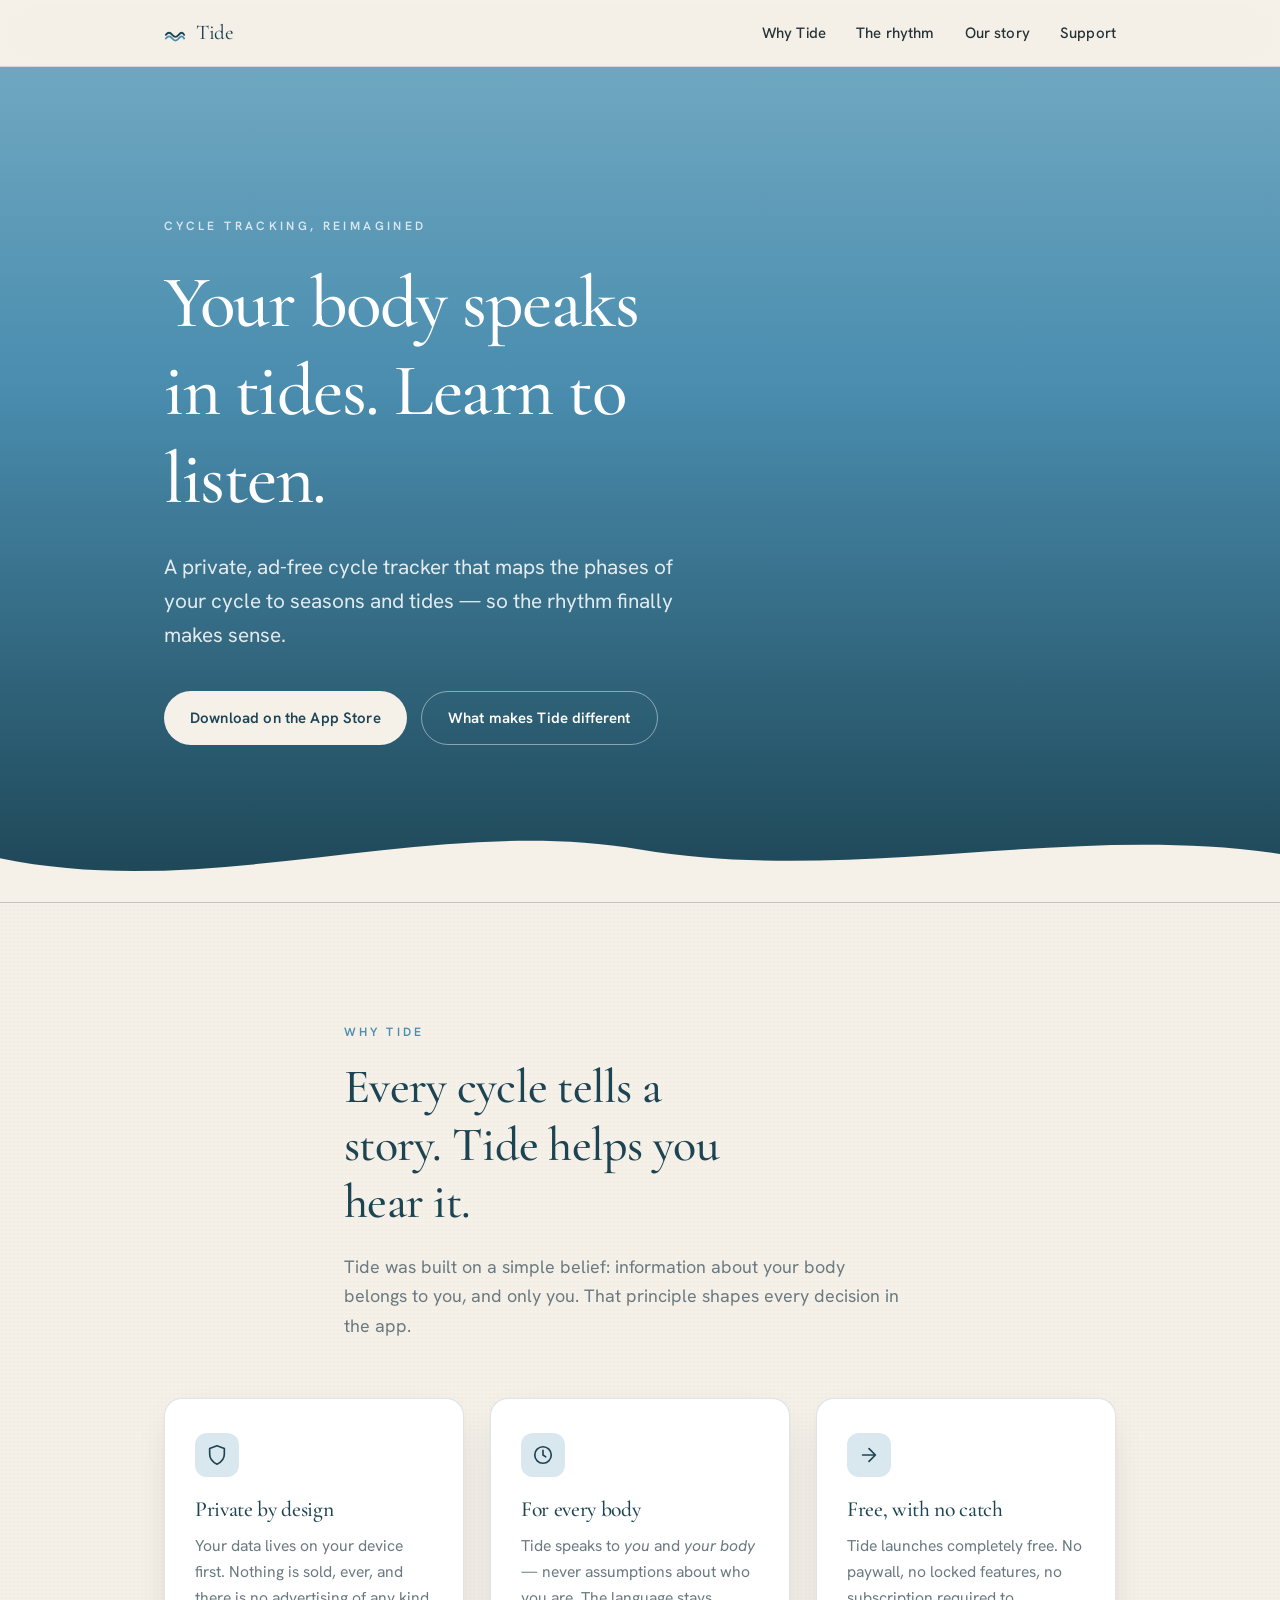
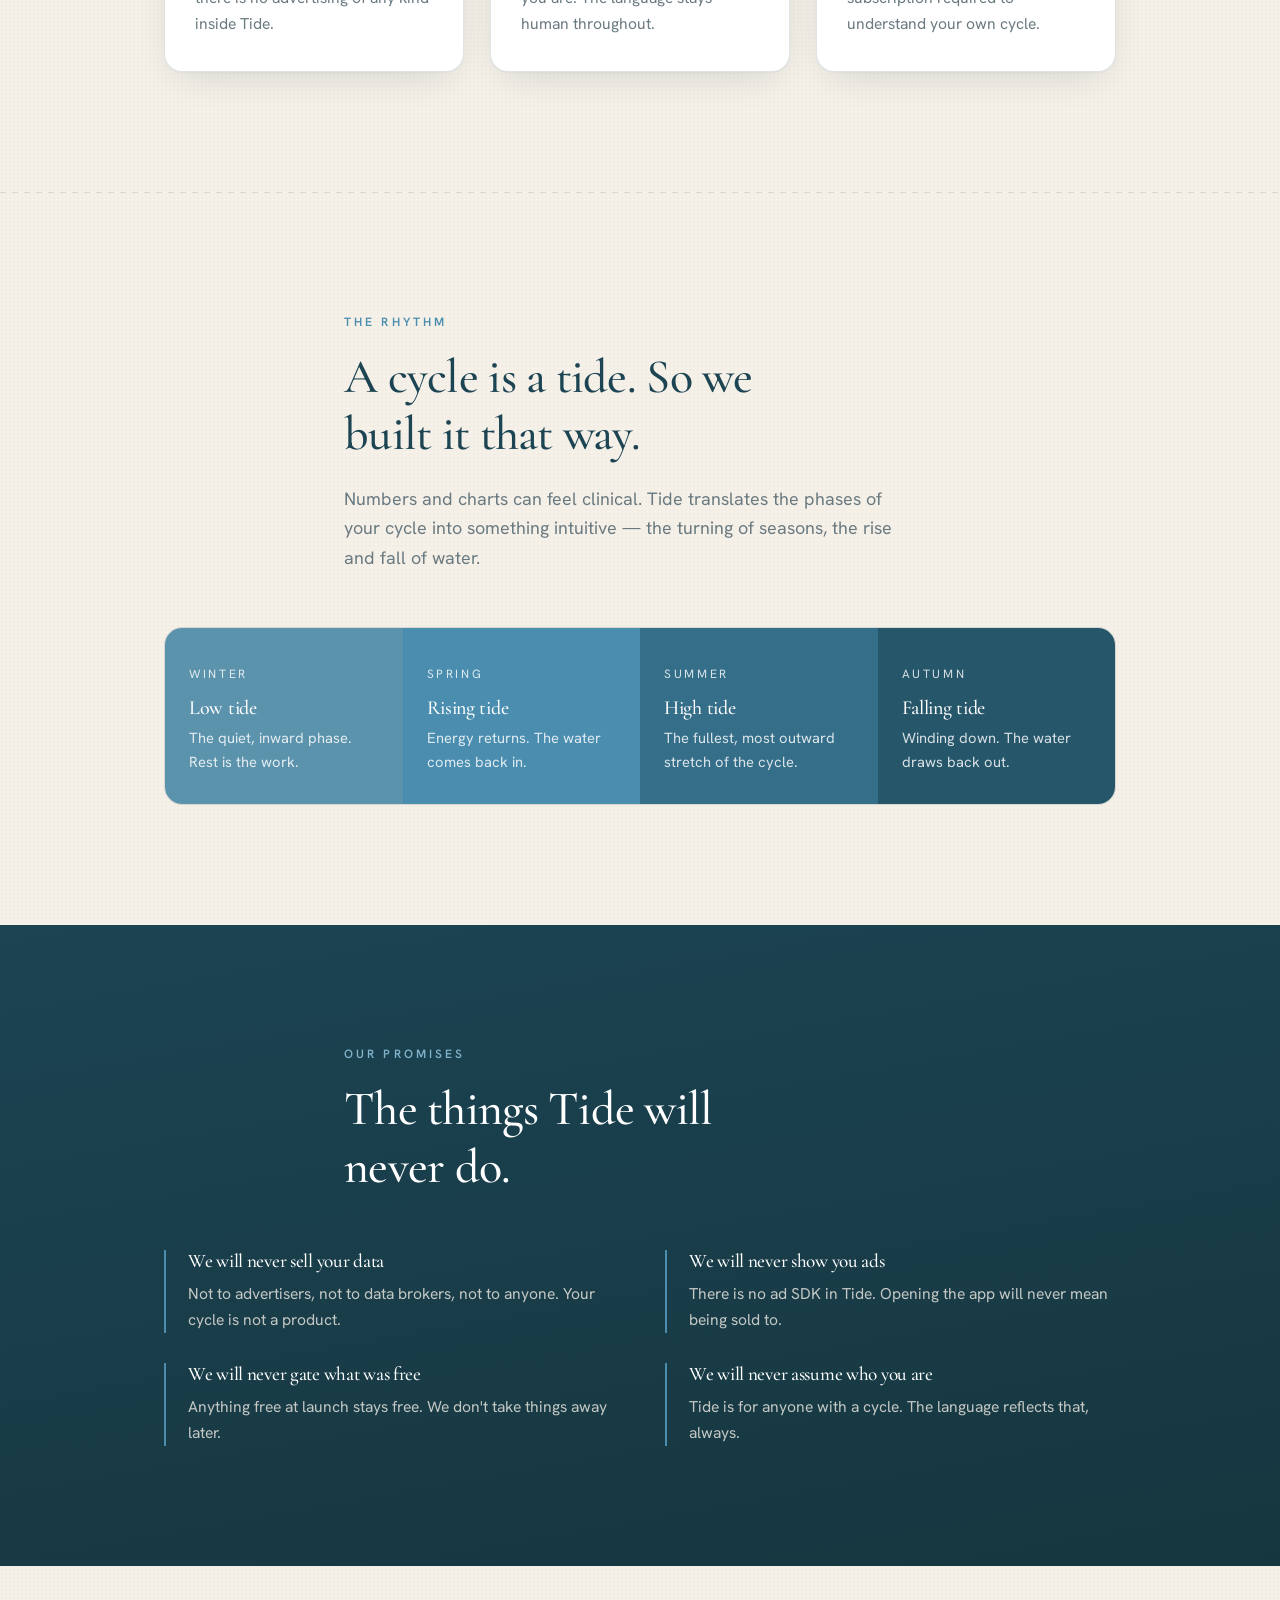
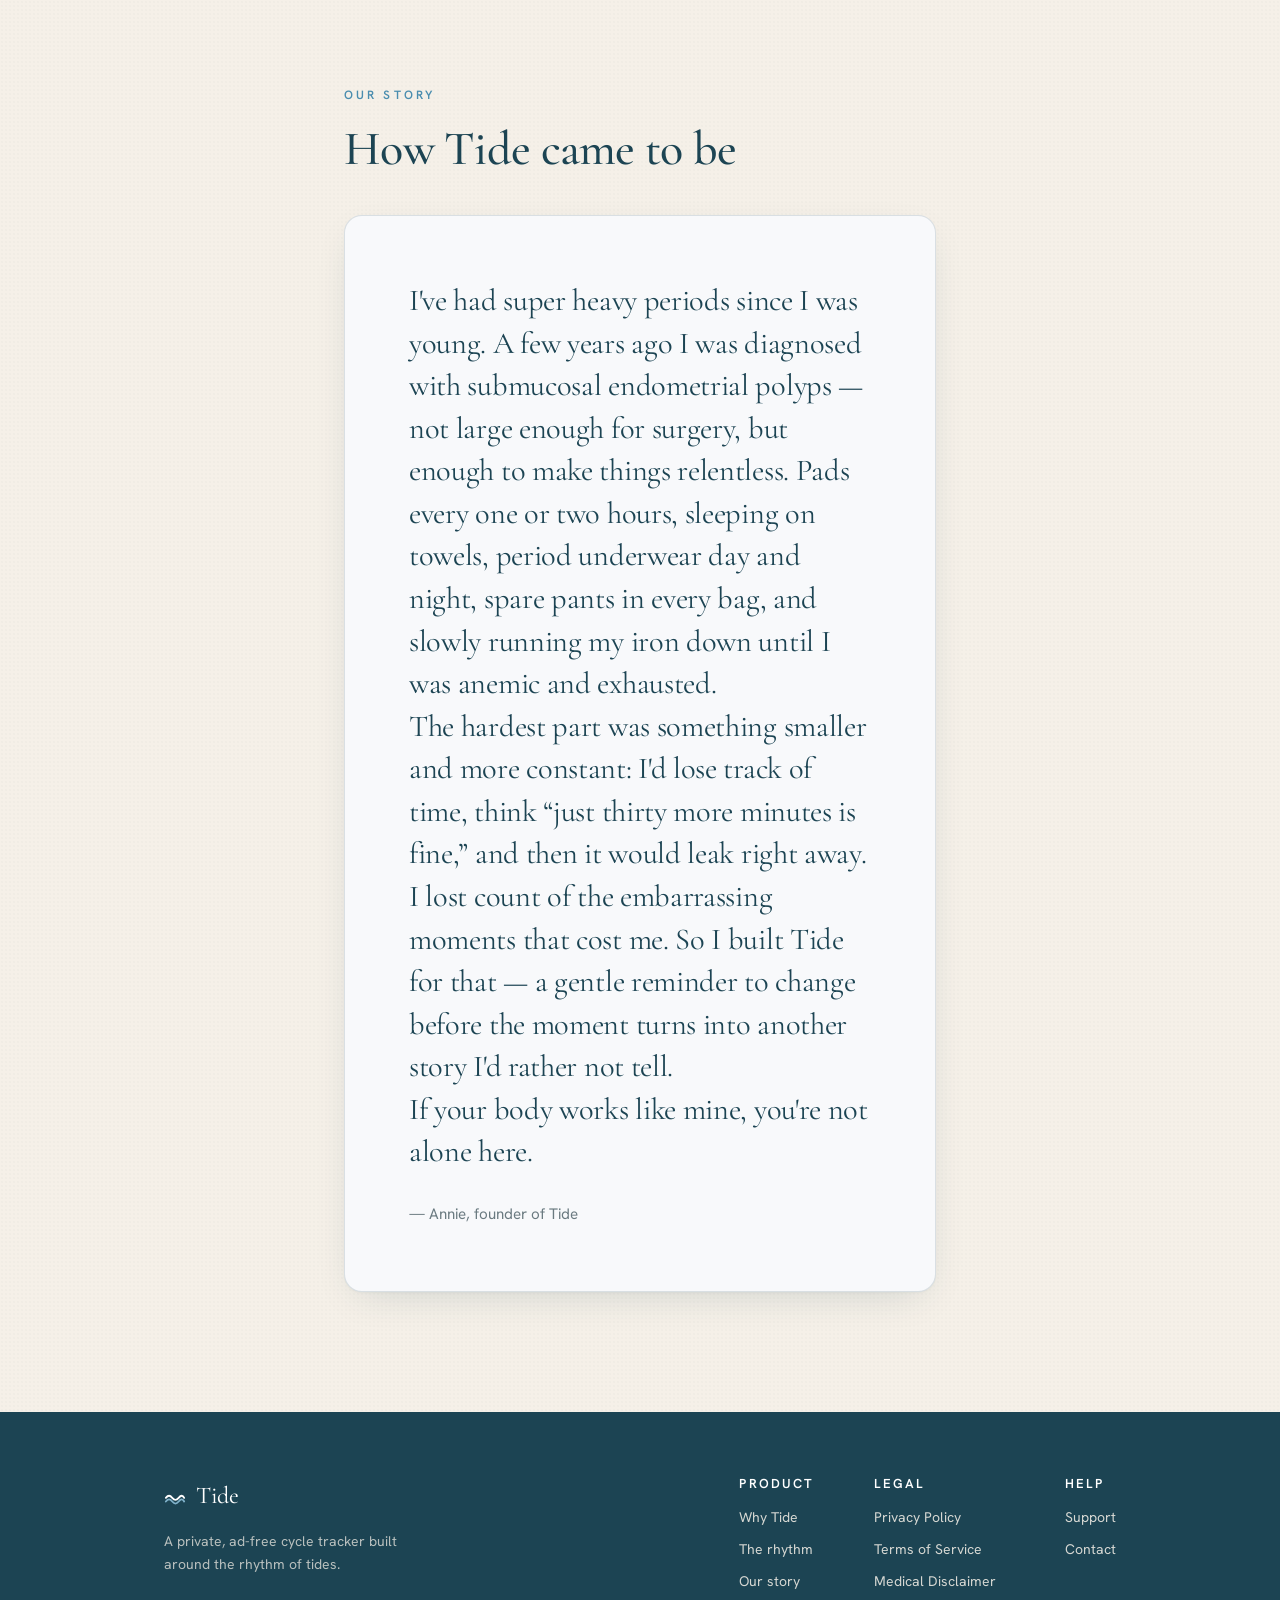
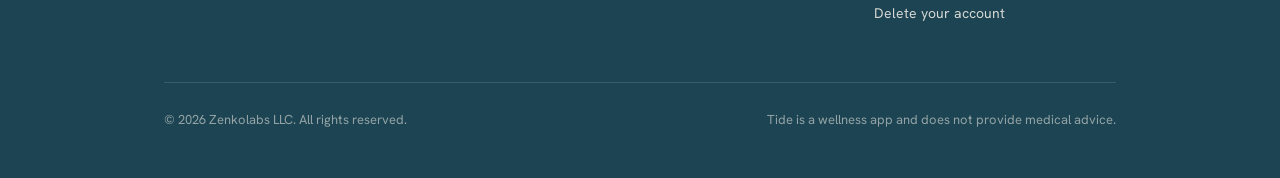
==== commit ef20a057: "Tide v1.0: full content + brand polish pass - Switch to immediate hard delete model (Privacy, Terms," ====
--- a/index.html
+++ b/index.html
@@ -45,7 +45,8 @@
     <h1>Your body speaks in tides. Learn to listen.</h1>
     <p class="lede">A private, ad-free cycle tracker that maps the phases of your cycle to seasons and tides — so the rhythm finally makes sense.</p>
     <div class="hero-cta">
-      <a href="#notify" class="btn btn-primary">Coming to the App Store</a>
+      <!-- TODO: replace href="#" with the real App Store URL once available -->
+      <a href="#" class="btn btn-primary">Download on the App Store</a>
       <a href="#philosophy" class="btn btn-ghost">What makes Tide different</a>
     </div>
   </div>
@@ -145,24 +146,11 @@
     <p class="section-eyebrow reveal">Our story</p>
     <h2 class="section-title reveal" style="margin-bottom:36px;">How Tide came to be</h2>
     <div class="founder reveal">
-      <p class="quote">I've had super heavy periods since I was young. A few years ago I was diagnosed with submucosal endometrial polyps — not large enough to require surgery, but enough to make things relentless. Pads every one or two hours on heavy days, sleeping on towels, wearing period underwear day and night, spare pants in every bag, and slowly running my iron down until I was anemic and exhausted.</p>
-      <p class="quote">The hardest part was something smaller and more constant: I'd lose track of time, think &ldquo;just thirty more minutes is fine,&rdquo; and then it would leak right away. I lost count of how many embarrassing moments that cost me.</p>
-      <p class="quote">So I built Tide for the part I'd needed most — a gentle reminder to change before it's too late, before the moment turns into another story I'd rather not tell. The rest of the app grew from there.</p>
+      <p class="quote">I've had super heavy periods since I was young. A few years ago I was diagnosed with submucosal endometrial polyps — not large enough for surgery, but enough to make things relentless. Pads every one or two hours, sleeping on towels, period underwear day and night, spare pants in every bag, and slowly running my iron down until I was anemic and exhausted.</p>
+      <p class="quote">The hardest part was something smaller and more constant: I'd lose track of time, think &ldquo;just thirty more minutes is fine,&rdquo; and then it would leak right away. I lost count of the embarrassing moments that cost me. So I built Tide for that — a gentle reminder to change before the moment turns into another story I'd rather not tell.</p>
       <p class="quote">If your body works like mine, you're not alone here.</p>
       <p class="sig">— Annie, founder of Tide</p>
     </div>
-  </div>
-</section>
-
-<hr class="tideline">
-
-<!-- NOTIFY / CTA -->
-<section id="notify">
-  <div class="wrap narrow reveal" style="text-align:center;">
-    <p class="section-eyebrow" style="text-align:center;">Almost here</p>
-    <h2 class="section-title" style="max-width:none; margin:0 auto;">Tide is launching soon.</h2>
-    <p class="section-lead" style="margin:20px auto 34px;">It will be free on the App Store at launch. Until then, this page is the best place to learn what we're building.</p>
-    <a href="support.html" class="btn btn-primary" style="background:var(--tide); color:#fff;">Get in touch</a>
   </div>
 </section>
 
--- a/assets/styles.css
+++ b/assets/styles.css
@@ -51,7 +51,7 @@
 
 h1, h2, h3, h4 {
   font-family: var(--serif);
-  font-weight: 380;
+  font-weight: 500;
   line-height: 1.2;
   letter-spacing: -0.015em;
   color: var(--deep);
@@ -113,7 +113,7 @@
 .hero h1 {
   color: #fff;
   font-size: clamp(2.6rem, 6.4vw, 4.6rem);
-  font-weight: 340;
+  font-weight: 500;
   max-width: 14ch;
   letter-spacing: -0.02em;
 }
@@ -219,7 +219,7 @@
 
 /* founder note */
 .founder { background: var(--foam); border:1px solid var(--line); border-radius: var(--r); padding: clamp(36px, 6vw, 64px); box-shadow: var(--shadow); }
-.founder .quote { font-family: var(--serif); font-size: clamp(1.3rem,3vw,1.9rem); font-weight:360; color: var(--deep); line-height:1.4; letter-spacing:-0.01em; }
+.founder .quote { font-family: var(--serif); font-size: clamp(1.3rem,3vw,1.9rem); font-weight:400; color: var(--deep); line-height:1.4; letter-spacing:-0.01em; }
 .founder .sig { margin-top: 28px; color: var(--muted); font-size:0.95rem; }
 .draft-flag { display:inline-block; margin-top:18px; font-size:12px; letter-spacing:0.06em; color:#9A6A1E; background:#FBF0DA; border:1px solid #E9D4A6; padding:5px 11px; border-radius:999px; }
 
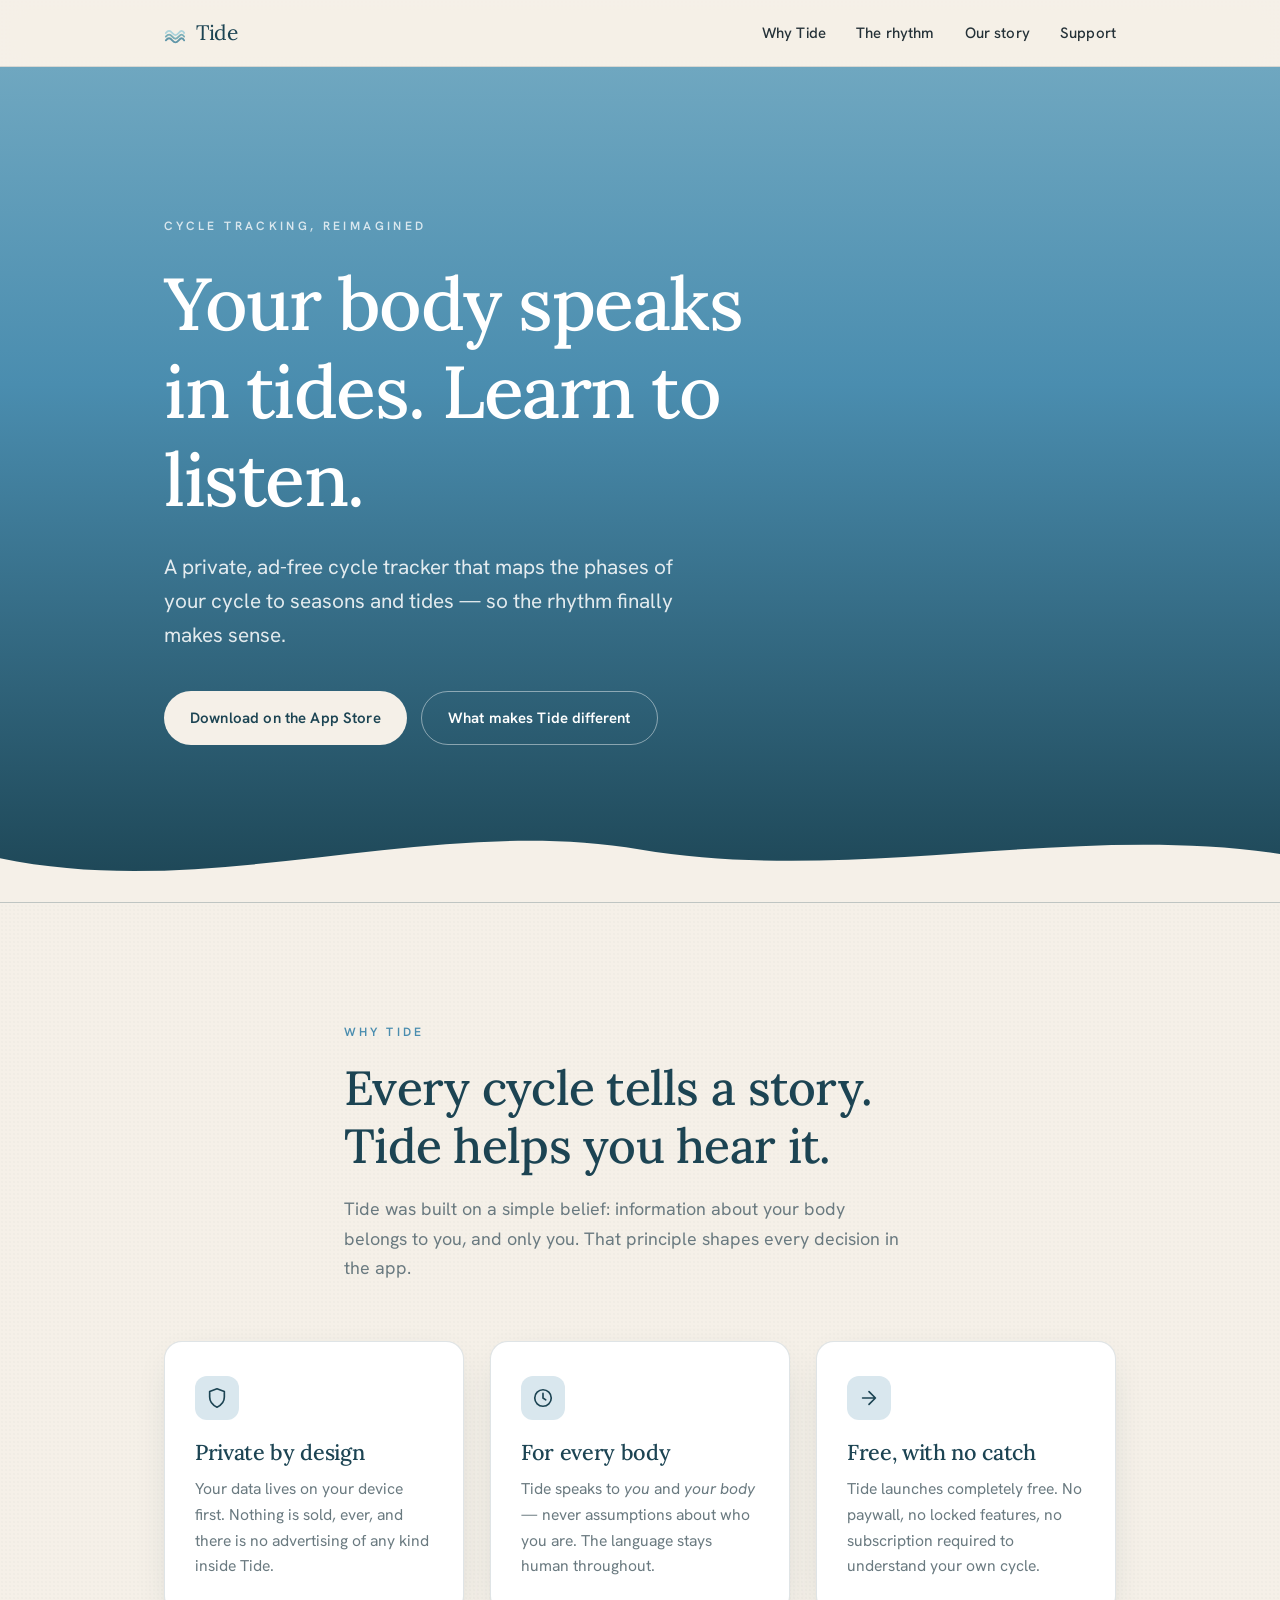
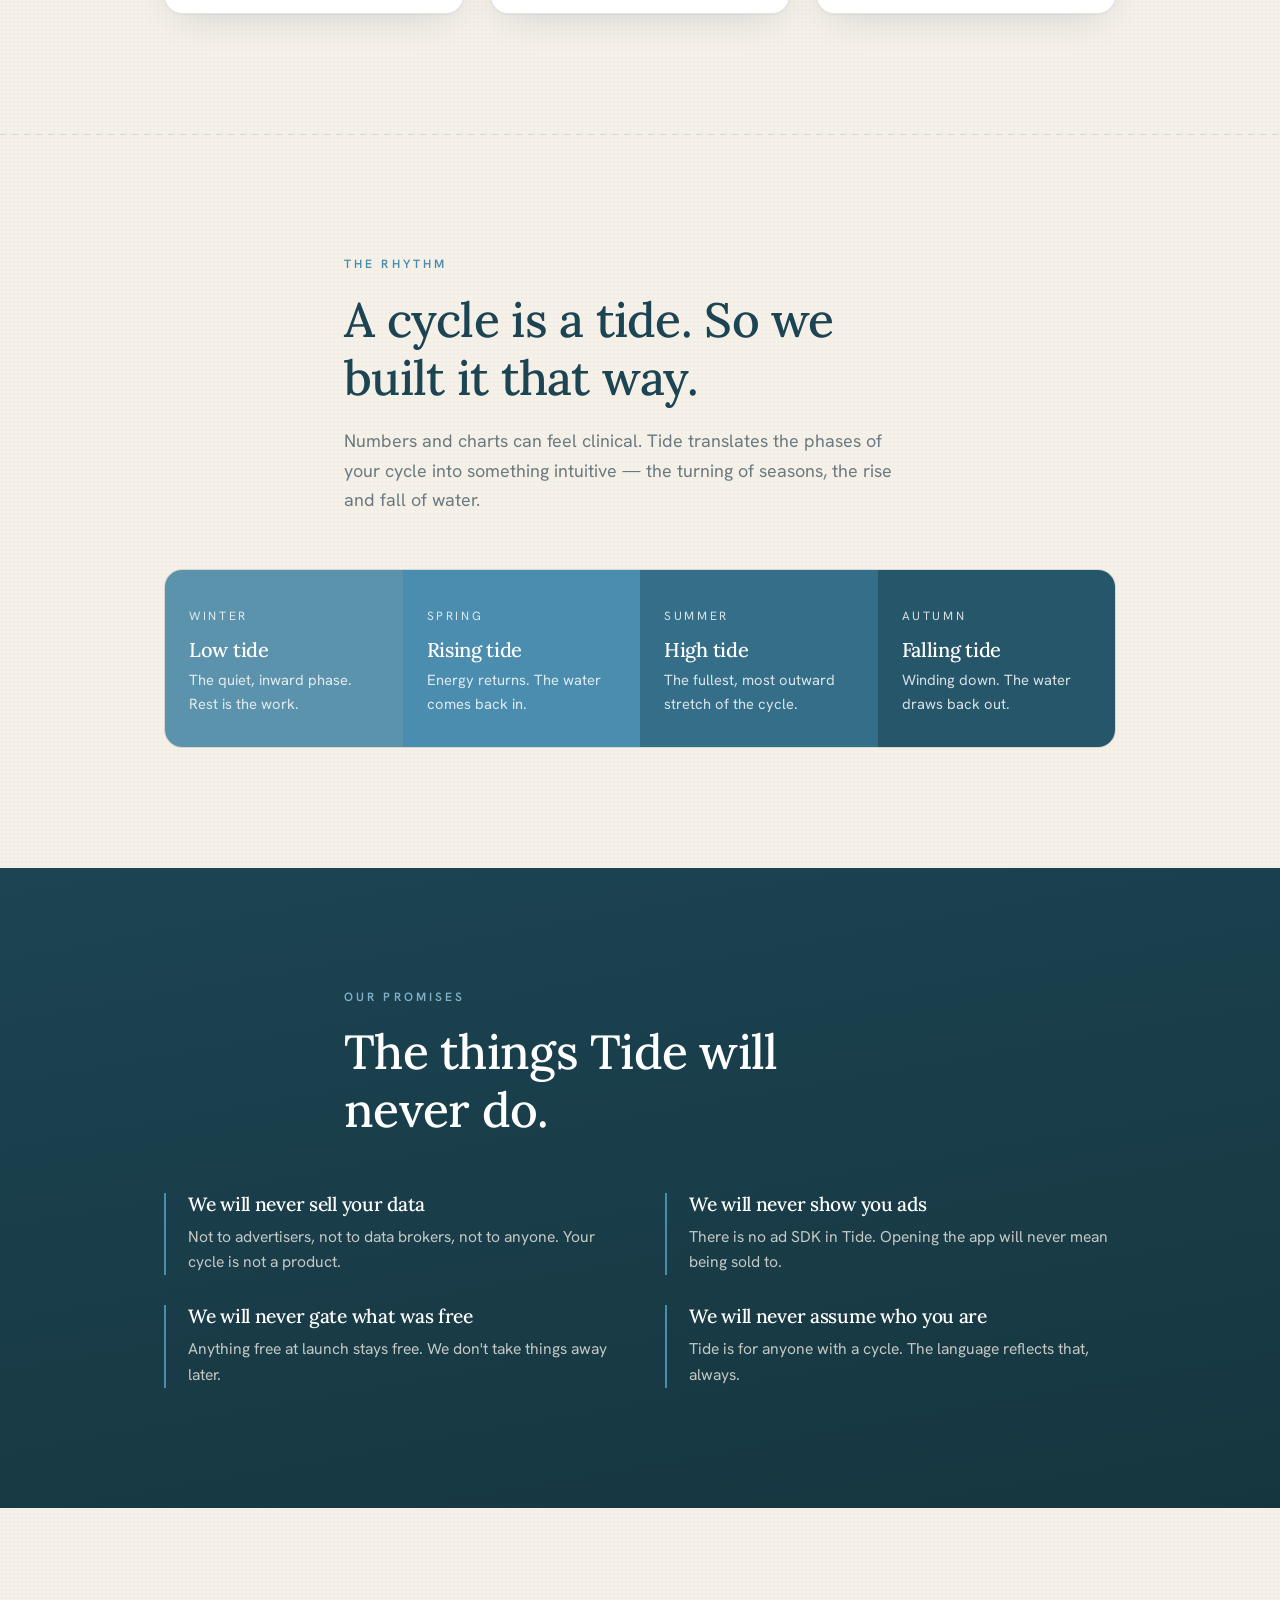
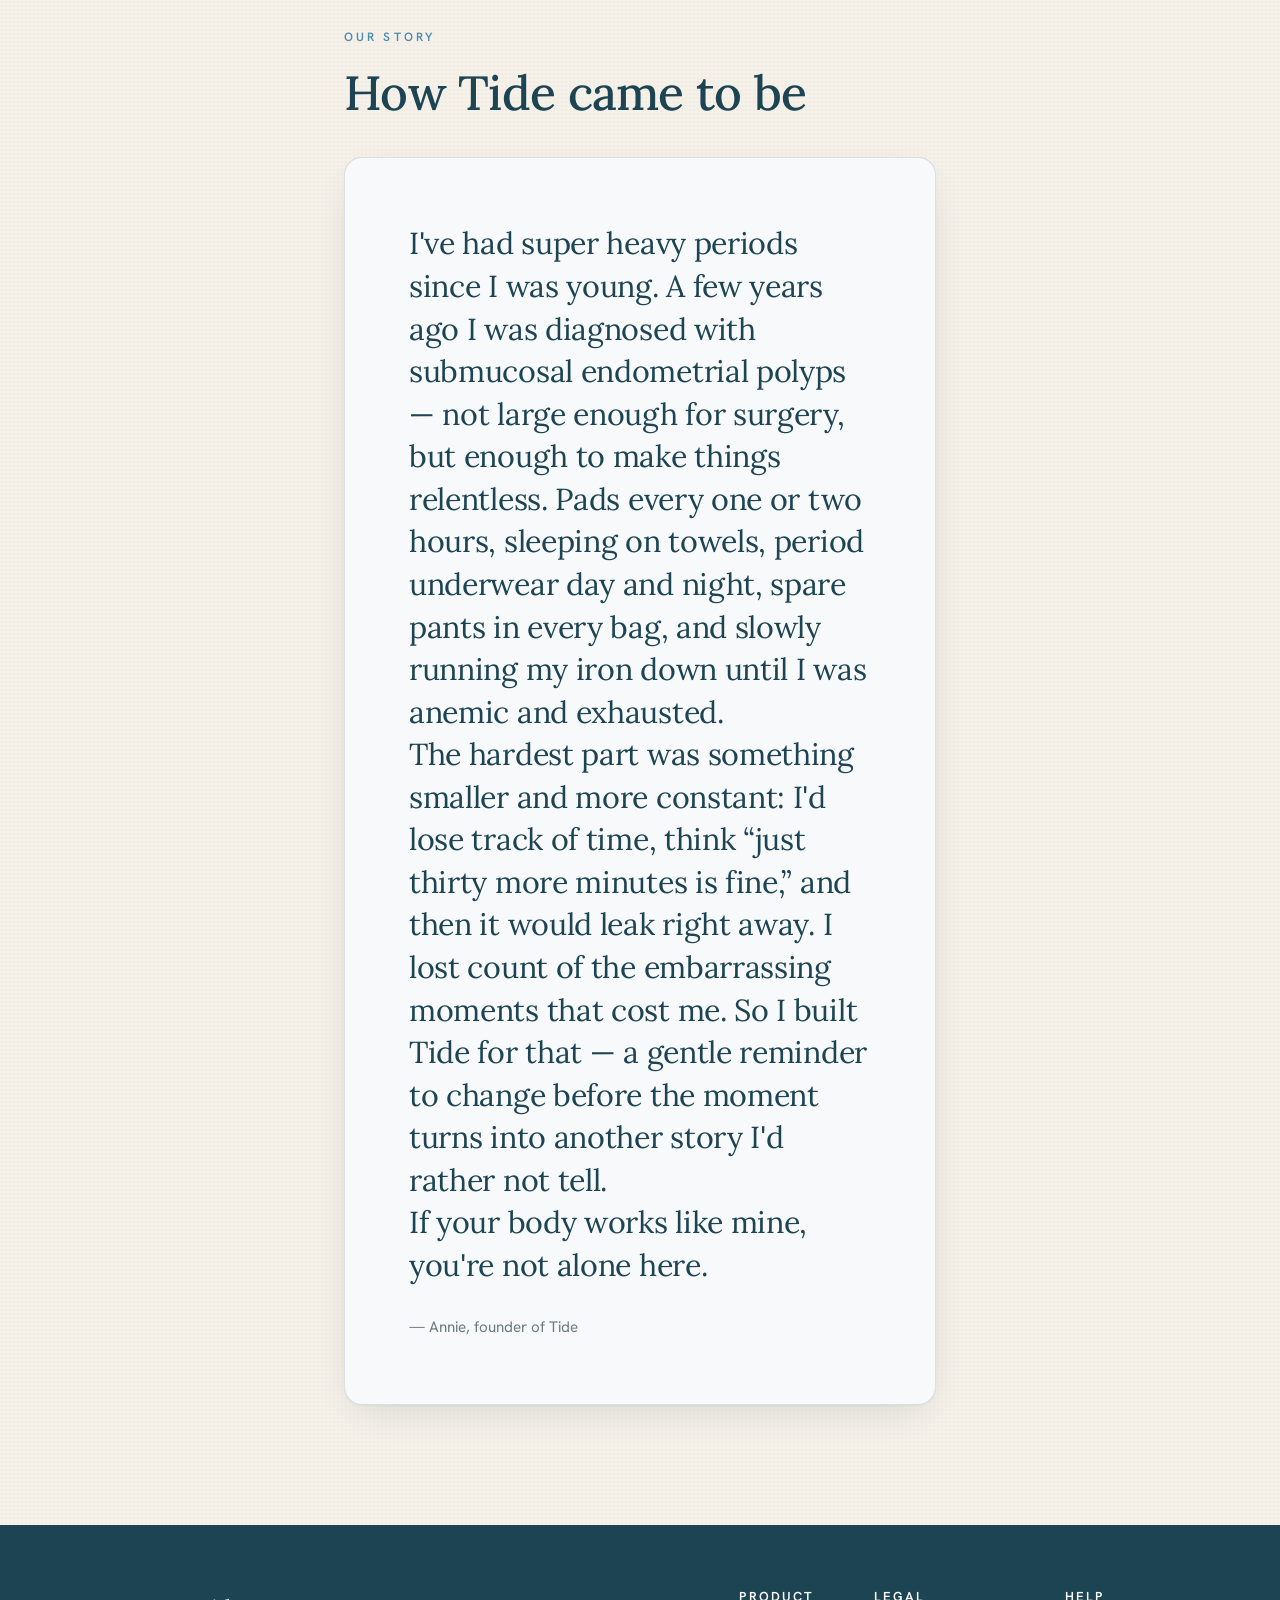
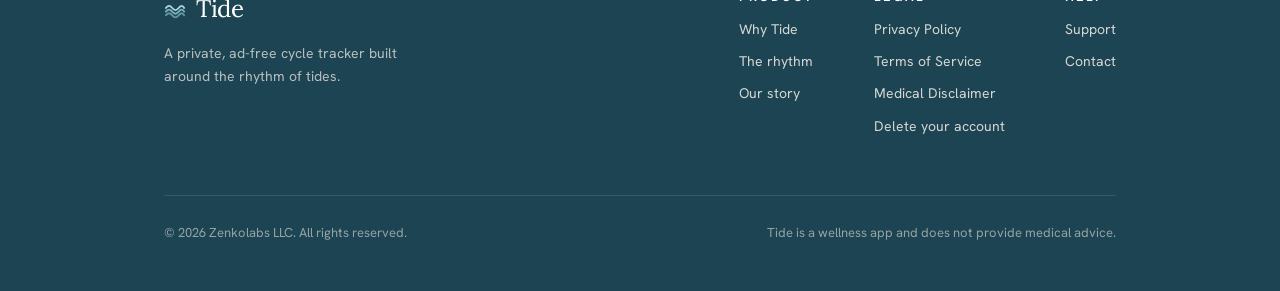
==== commit 170a8223: "Tide v1.0 launch: legal docs, brand polish, 3-layer wave mark - Switch to immediate hard delete mode" ====
--- a/index.html
+++ b/index.html
@@ -18,8 +18,9 @@
   <div class="wrap nav-inner">
     <a href="index.html" class="brand" aria-label="Tide home">
       <svg width="22" height="22" viewBox="0 0 24 24" fill="none">
-        <path d="M2 14c2.5-3 4.5-3 7 0s4.5 3 7 0 4.5-3 6 0" stroke="#1C4453" stroke-width="2" stroke-linecap="round"/>
-        <path d="M2 18c2.5-3 4.5-3 7 0s4.5 3 7 0 4.5-3 6 0" stroke="#4A8DAF" stroke-width="2" stroke-linecap="round"/>
+        <path d="M2 12c2.5-3 4.5-3 7 0s4.5 3 7 0 4.5-3 6 0" stroke="#ACD4DC" stroke-width="2" stroke-linecap="round"/>
+        <path d="M2 16c2.5-3 4.5-3 7 0s4.5 3 7 0 4.5-3 6 0" stroke="#7BAFB8" stroke-width="2" stroke-linecap="round"/>
+        <path d="M2 20c2.5-3 4.5-3 7 0s4.5 3 7 0 4.5-3 6 0" stroke="#5F96A8" stroke-width="2" stroke-linecap="round"/>
       </svg>
       Tide
     </a>
@@ -160,8 +161,9 @@
       <div>
         <a href="index.html" class="brand" style="font-size:24px;">
           <svg width="22" height="22" viewBox="0 0 24 24" fill="none">
-            <path d="M2 14c2.5-3 4.5-3 7 0s4.5 3 7 0 4.5-3 6 0" stroke="#fff" stroke-width="2" stroke-linecap="round"/>
-            <path d="M2 18c2.5-3 4.5-3 7 0s4.5 3 7 0 4.5-3 6 0" stroke="#7FB1C9" stroke-width="2" stroke-linecap="round"/>
+            <path d="M2 12c2.5-3 4.5-3 7 0s4.5 3 7 0 4.5-3 6 0" stroke="#ACD4DC" stroke-width="2" stroke-linecap="round"/>
+            <path d="M2 16c2.5-3 4.5-3 7 0s4.5 3 7 0 4.5-3 6 0" stroke="#7BAFB8" stroke-width="2" stroke-linecap="round"/>
+            <path d="M2 20c2.5-3 4.5-3 7 0s4.5 3 7 0 4.5-3 6 0" stroke="#5F96A8" stroke-width="2" stroke-linecap="round"/>
           </svg>
           Tide
         </a>
--- a/assets/styles.css
+++ b/assets/styles.css
@@ -3,7 +3,7 @@
    Coastal / tidal language. Calm, trustworthy, editorial.
    ============================================================ */
 
-@import url('https://fonts.googleapis.com/css2?family=Cormorant+Garamond:ital,wght@0,300..700;1,300..700&family=Hanken+Grotesk:wght@400;500;600&display=swap');
+@import url('https://fonts.googleapis.com/css2?family=Lora:ital,wght@0,400..700;1,400..700&family=Hanken+Grotesk:wght@400;500;600&display=swap');
 
 :root {
   /* Tidal palette — built around the splash blue-teal (#4A8DAF) */
@@ -22,7 +22,7 @@
   --maxw: 1080px;
   --gut: clamp(20px, 5vw, 64px);
 
-  --serif: 'Cormorant Garamond', Georgia, 'Times New Roman', serif;
+  --serif: 'Lora', Georgia, 'Times New Roman', serif;
   --sans: 'Hanken Grotesk', -apple-system, BlinkMacSystemFont, sans-serif;
 
   --r: 18px;
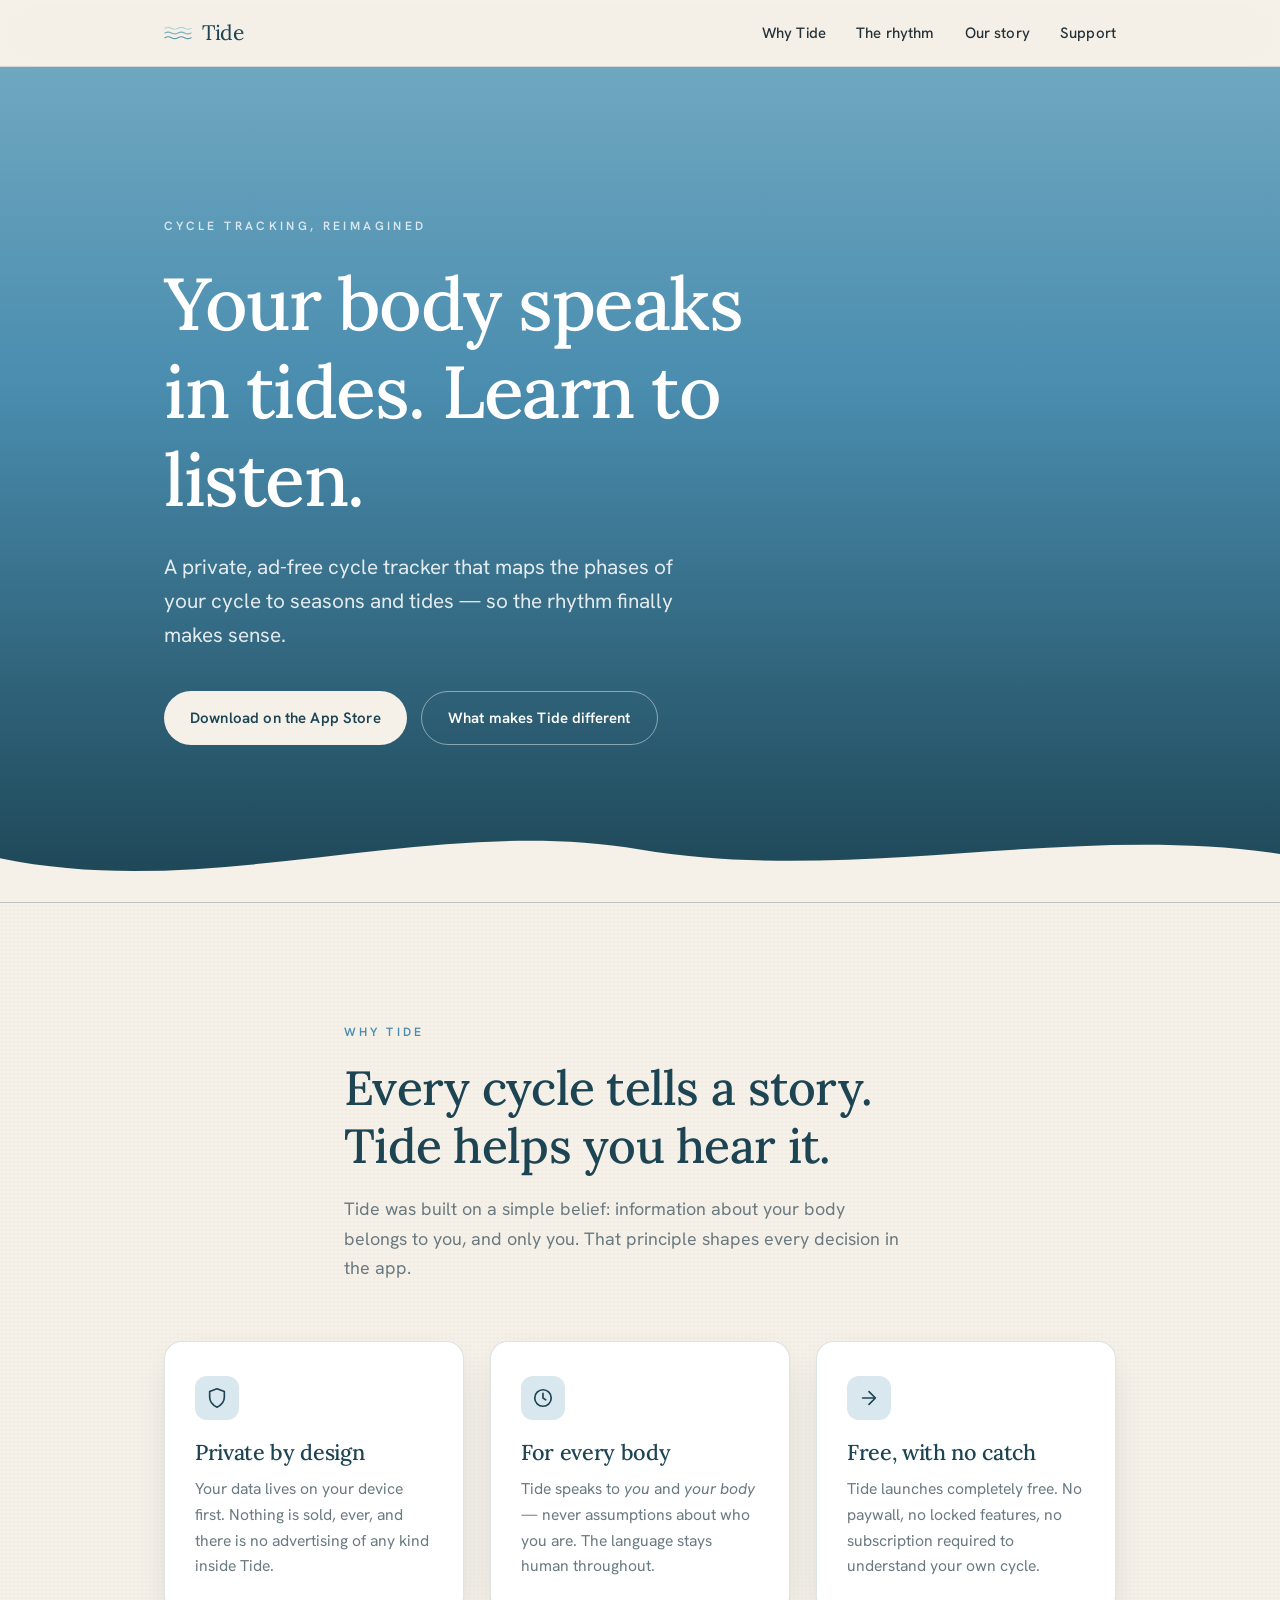
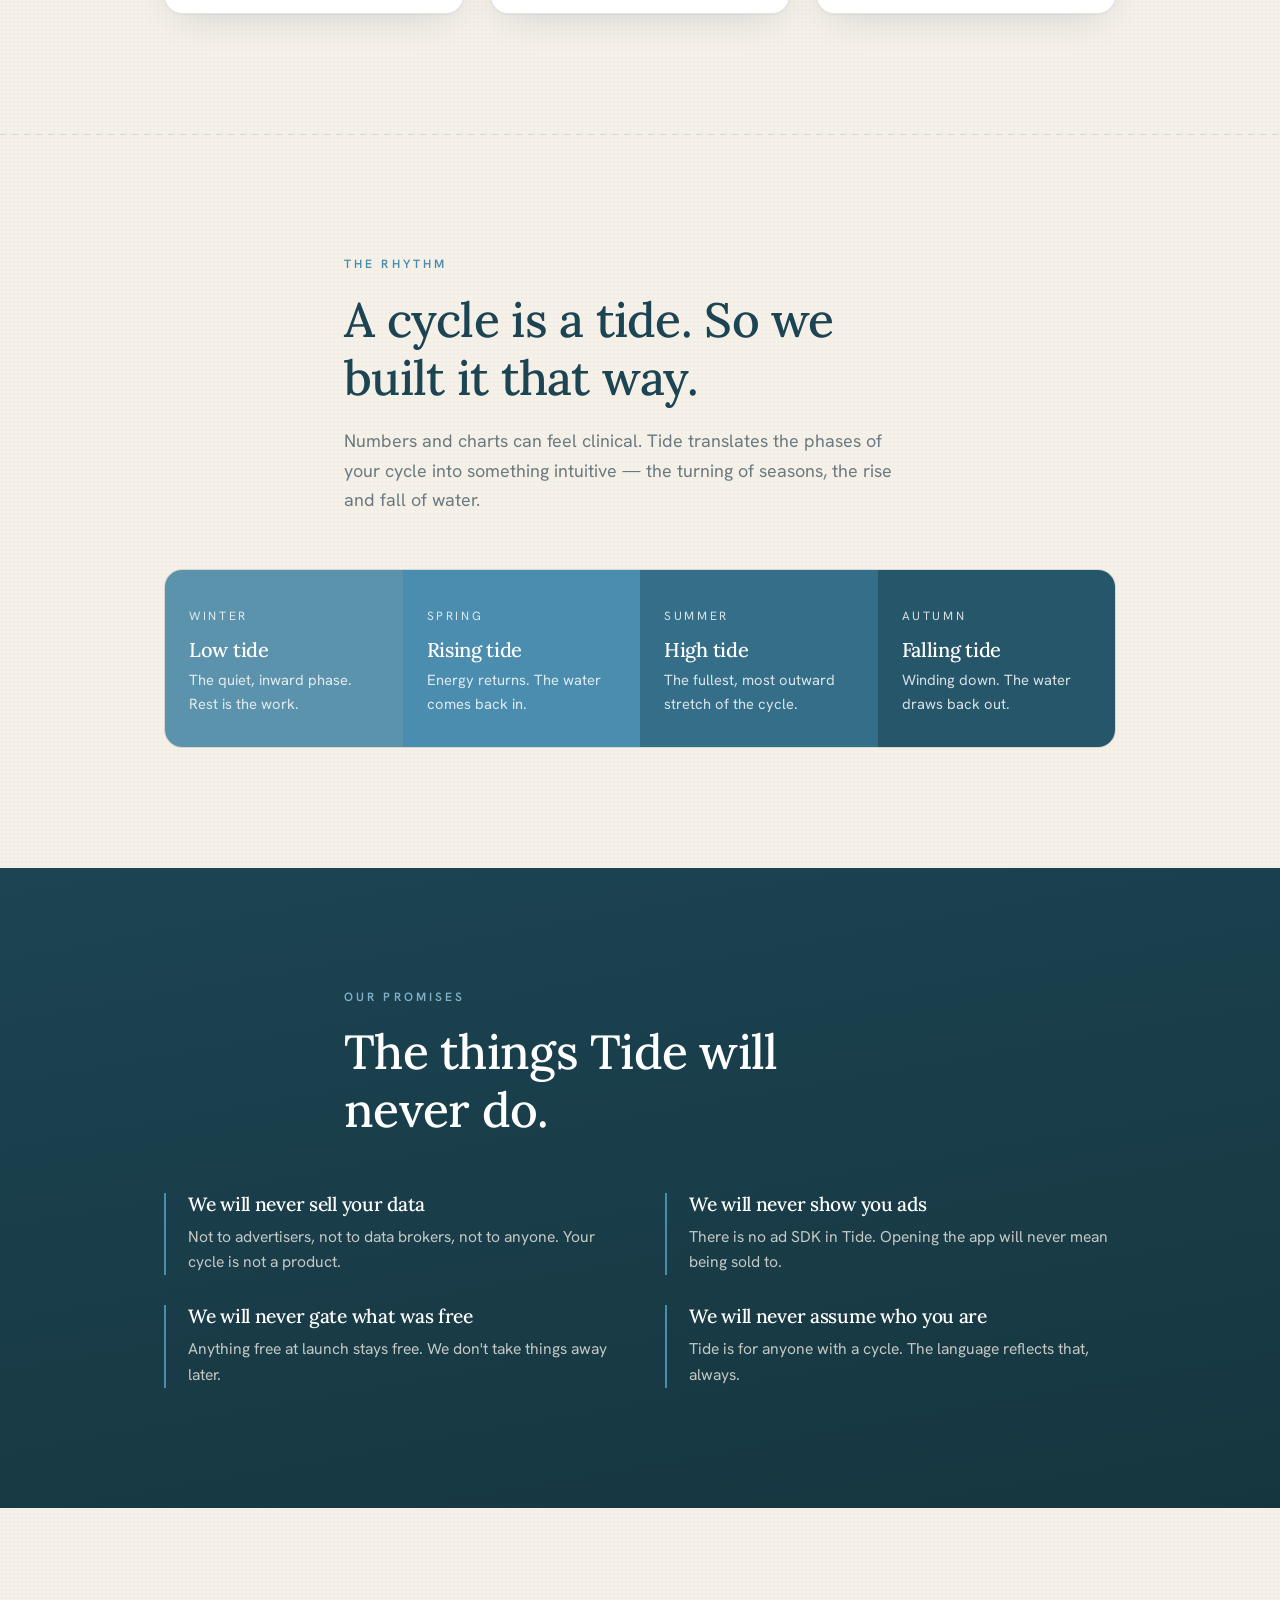
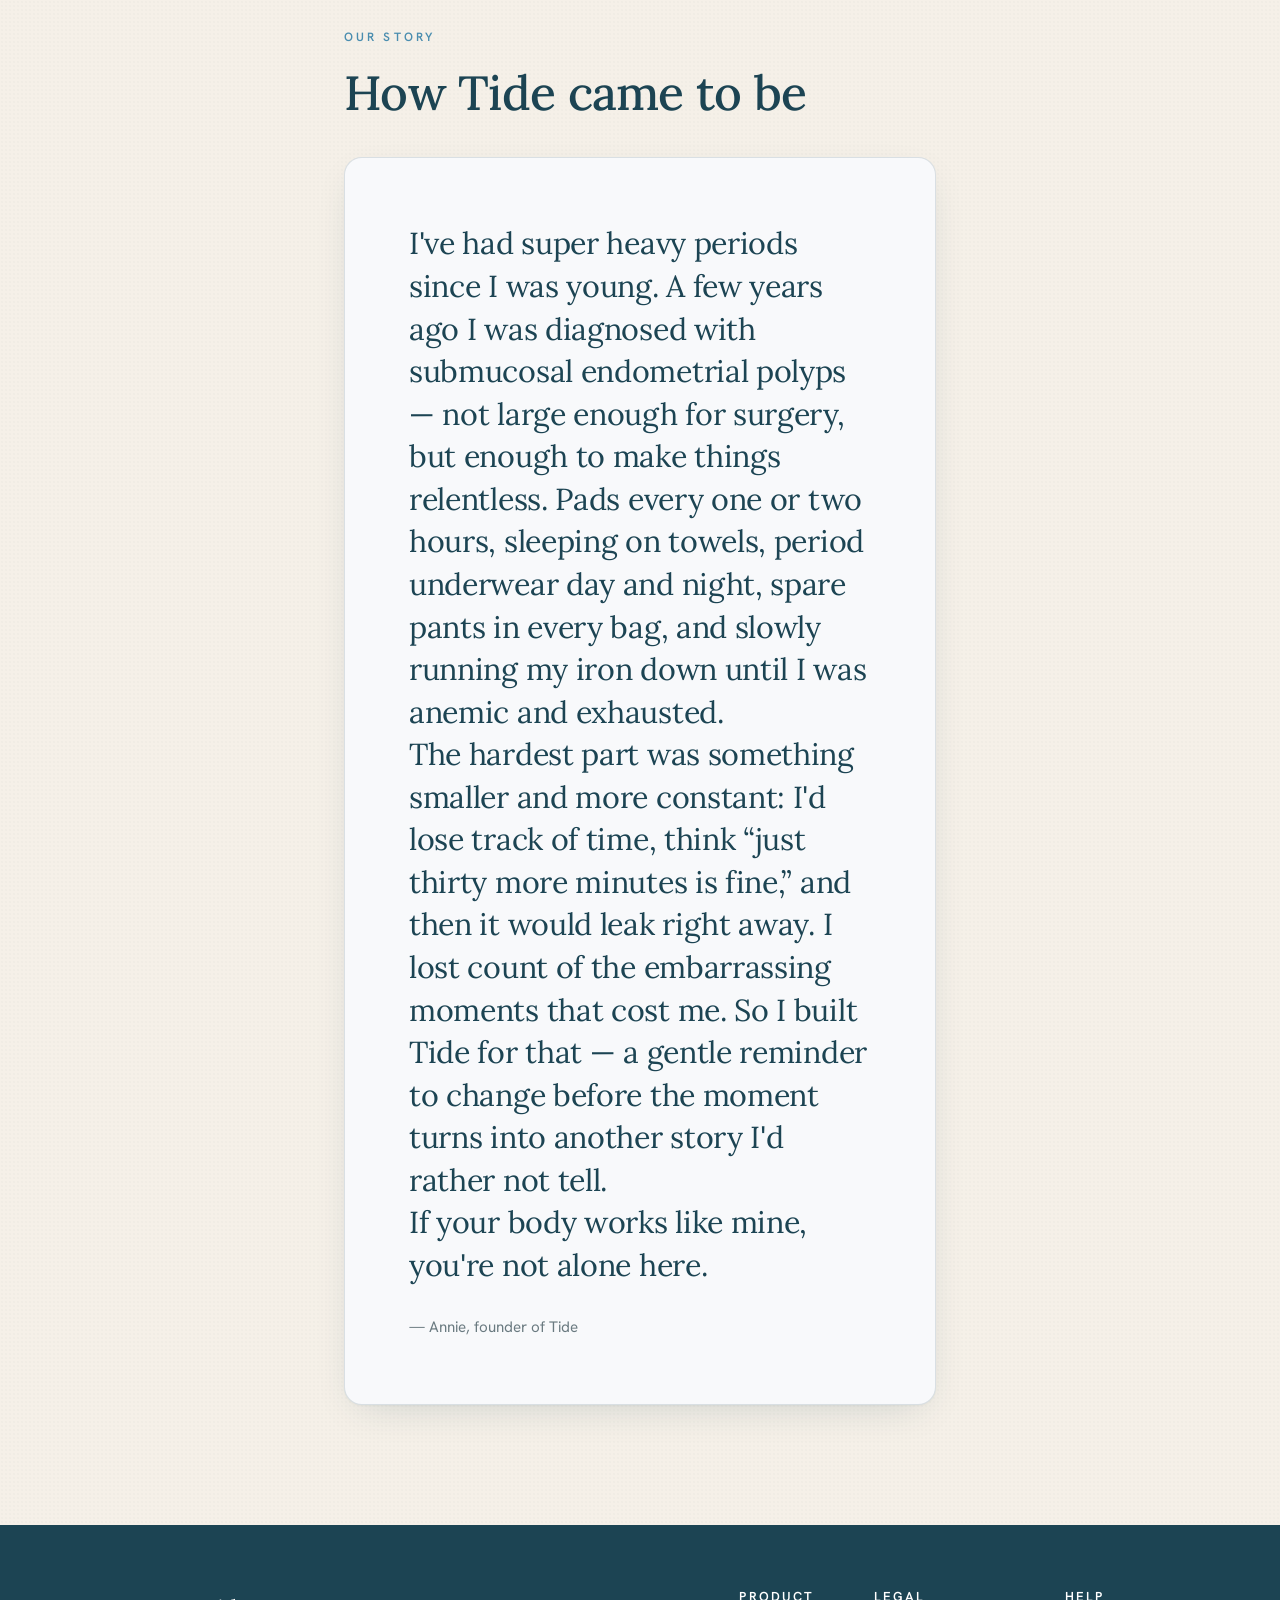
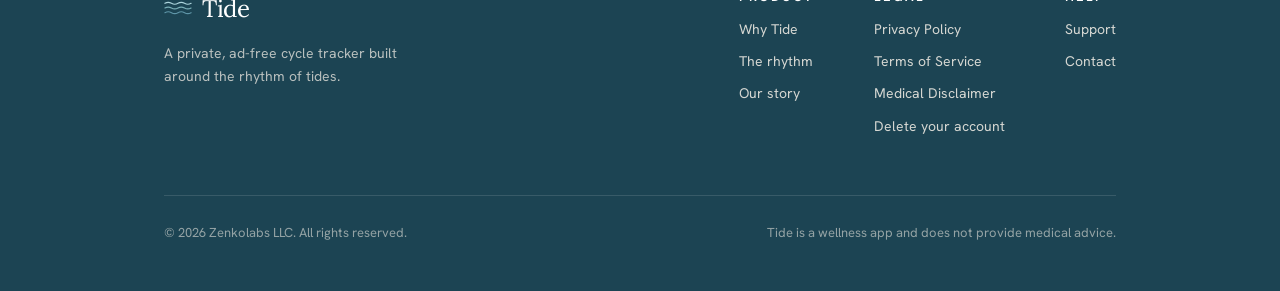
==== commit 0a324ced: "Tide v1.0 launch: legal docs, brand polish, canonical wave mark - Switch to immediate hard delete mo" ====
--- a/index.html
+++ b/index.html
@@ -17,10 +17,10 @@
 <nav class="nav">
   <div class="wrap nav-inner">
     <a href="index.html" class="brand" aria-label="Tide home">
-      <svg width="22" height="22" viewBox="0 0 24 24" fill="none">
-        <path d="M2 12c2.5-3 4.5-3 7 0s4.5 3 7 0 4.5-3 6 0" stroke="#ACD4DC" stroke-width="2" stroke-linecap="round"/>
-        <path d="M2 16c2.5-3 4.5-3 7 0s4.5 3 7 0 4.5-3 6 0" stroke="#7BAFB8" stroke-width="2" stroke-linecap="round"/>
-        <path d="M2 20c2.5-3 4.5-3 7 0s4.5 3 7 0 4.5-3 6 0" stroke="#5F96A8" stroke-width="2" stroke-linecap="round"/>
+      <svg width="28" height="14" viewBox="0 0 60 30" fill="none">
+        <path d="M2 5 Q 9 1 16 5 T 30 5 T 44 5 T 58 5" stroke="#ACD4DC" stroke-width="2.5" fill="none" stroke-linecap="round"/>
+        <path d="M2 15 Q 9 11 16 15 T 30 15 T 44 15 T 58 15" stroke="#7BAFB8" stroke-width="2.5" fill="none" stroke-linecap="round"/>
+        <path d="M2 25 Q 9 21 16 25 T 30 25 T 44 25 T 58 25" stroke="#5F96A8" stroke-width="2.5" fill="none" stroke-linecap="round"/>
       </svg>
       Tide
     </a>
@@ -160,10 +160,10 @@
     <div class="footer-top">
       <div>
         <a href="index.html" class="brand" style="font-size:24px;">
-          <svg width="22" height="22" viewBox="0 0 24 24" fill="none">
-            <path d="M2 12c2.5-3 4.5-3 7 0s4.5 3 7 0 4.5-3 6 0" stroke="#ACD4DC" stroke-width="2" stroke-linecap="round"/>
-            <path d="M2 16c2.5-3 4.5-3 7 0s4.5 3 7 0 4.5-3 6 0" stroke="#7BAFB8" stroke-width="2" stroke-linecap="round"/>
-            <path d="M2 20c2.5-3 4.5-3 7 0s4.5 3 7 0 4.5-3 6 0" stroke="#5F96A8" stroke-width="2" stroke-linecap="round"/>
+          <svg width="28" height="14" viewBox="0 0 60 30" fill="none">
+            <path d="M2 5 Q 9 1 16 5 T 30 5 T 44 5 T 58 5" stroke="#ACD4DC" stroke-width="2.5" fill="none" stroke-linecap="round"/>
+            <path d="M2 15 Q 9 11 16 15 T 30 15 T 44 15 T 58 15" stroke="#7BAFB8" stroke-width="2.5" fill="none" stroke-linecap="round"/>
+            <path d="M2 25 Q 9 21 16 25 T 30 25 T 44 25 T 58 25" stroke="#5F96A8" stroke-width="2.5" fill="none" stroke-linecap="round"/>
           </svg>
           Tide
         </a>
